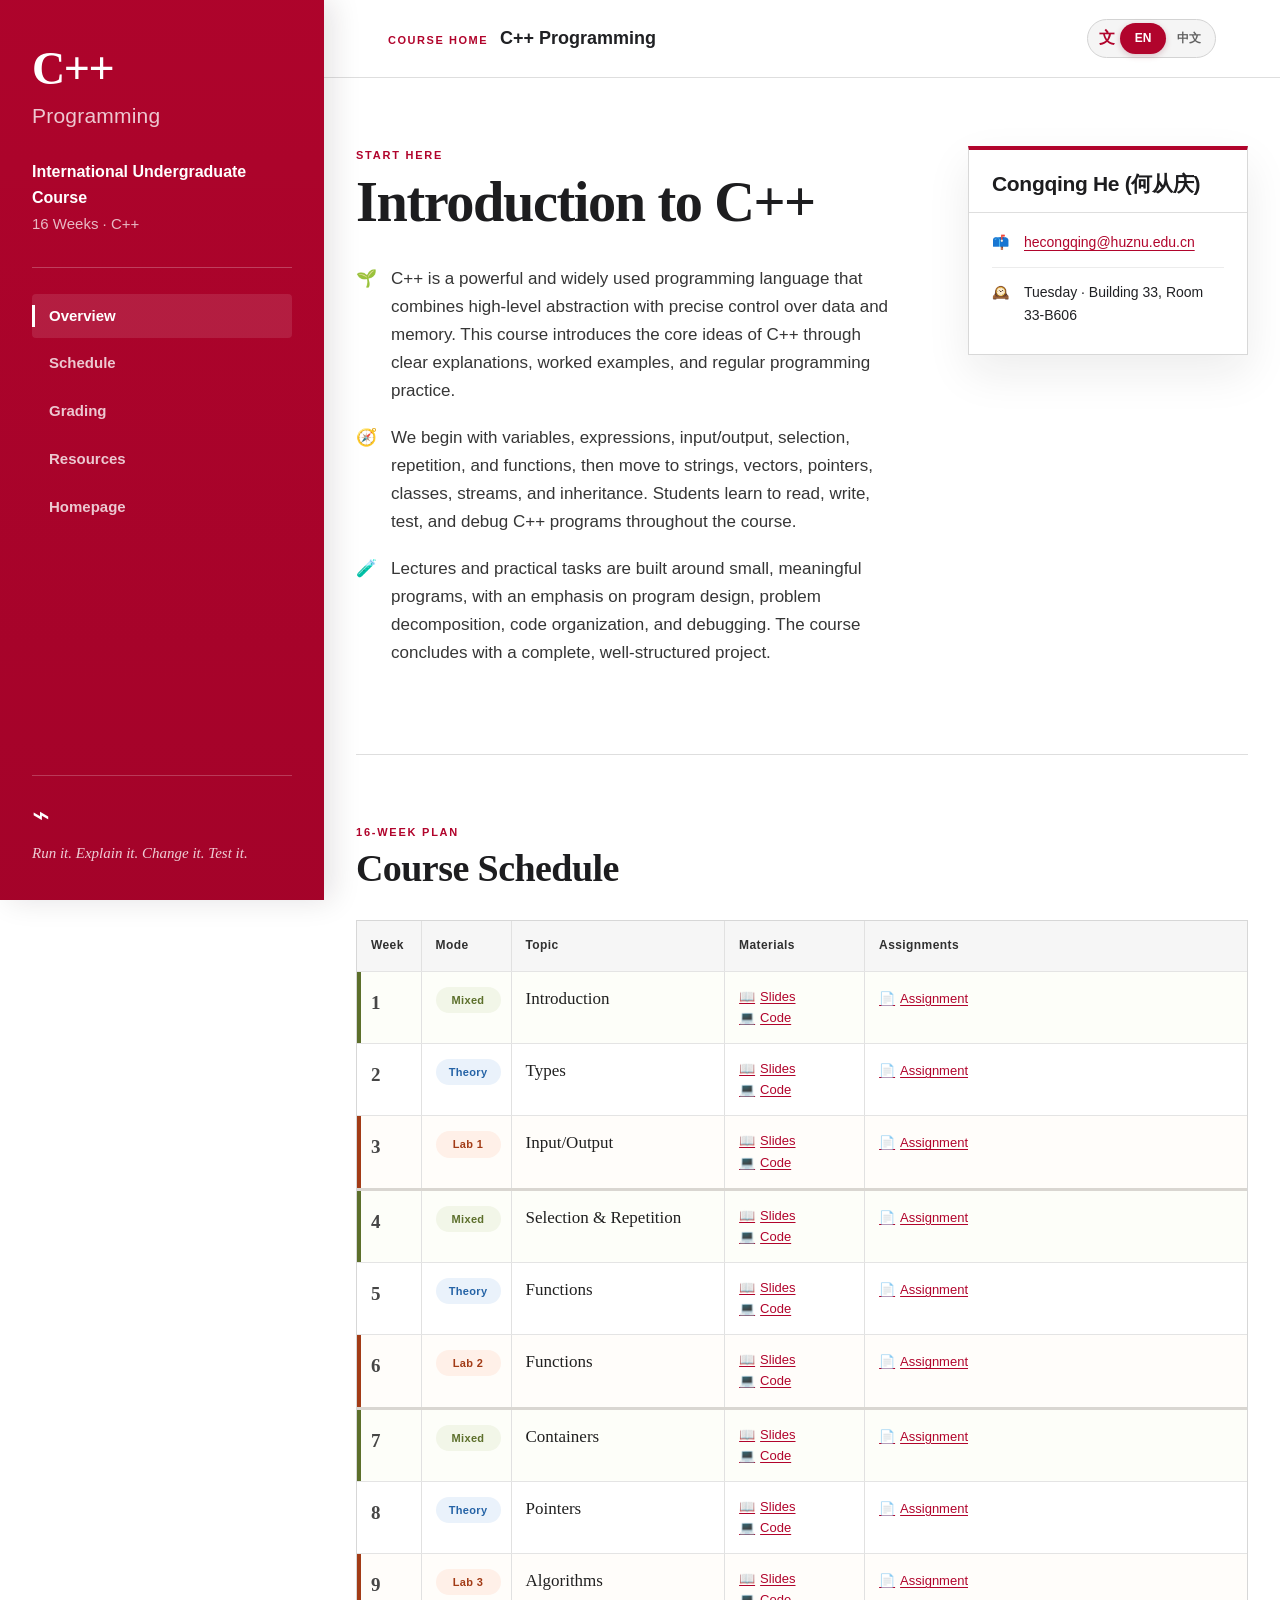
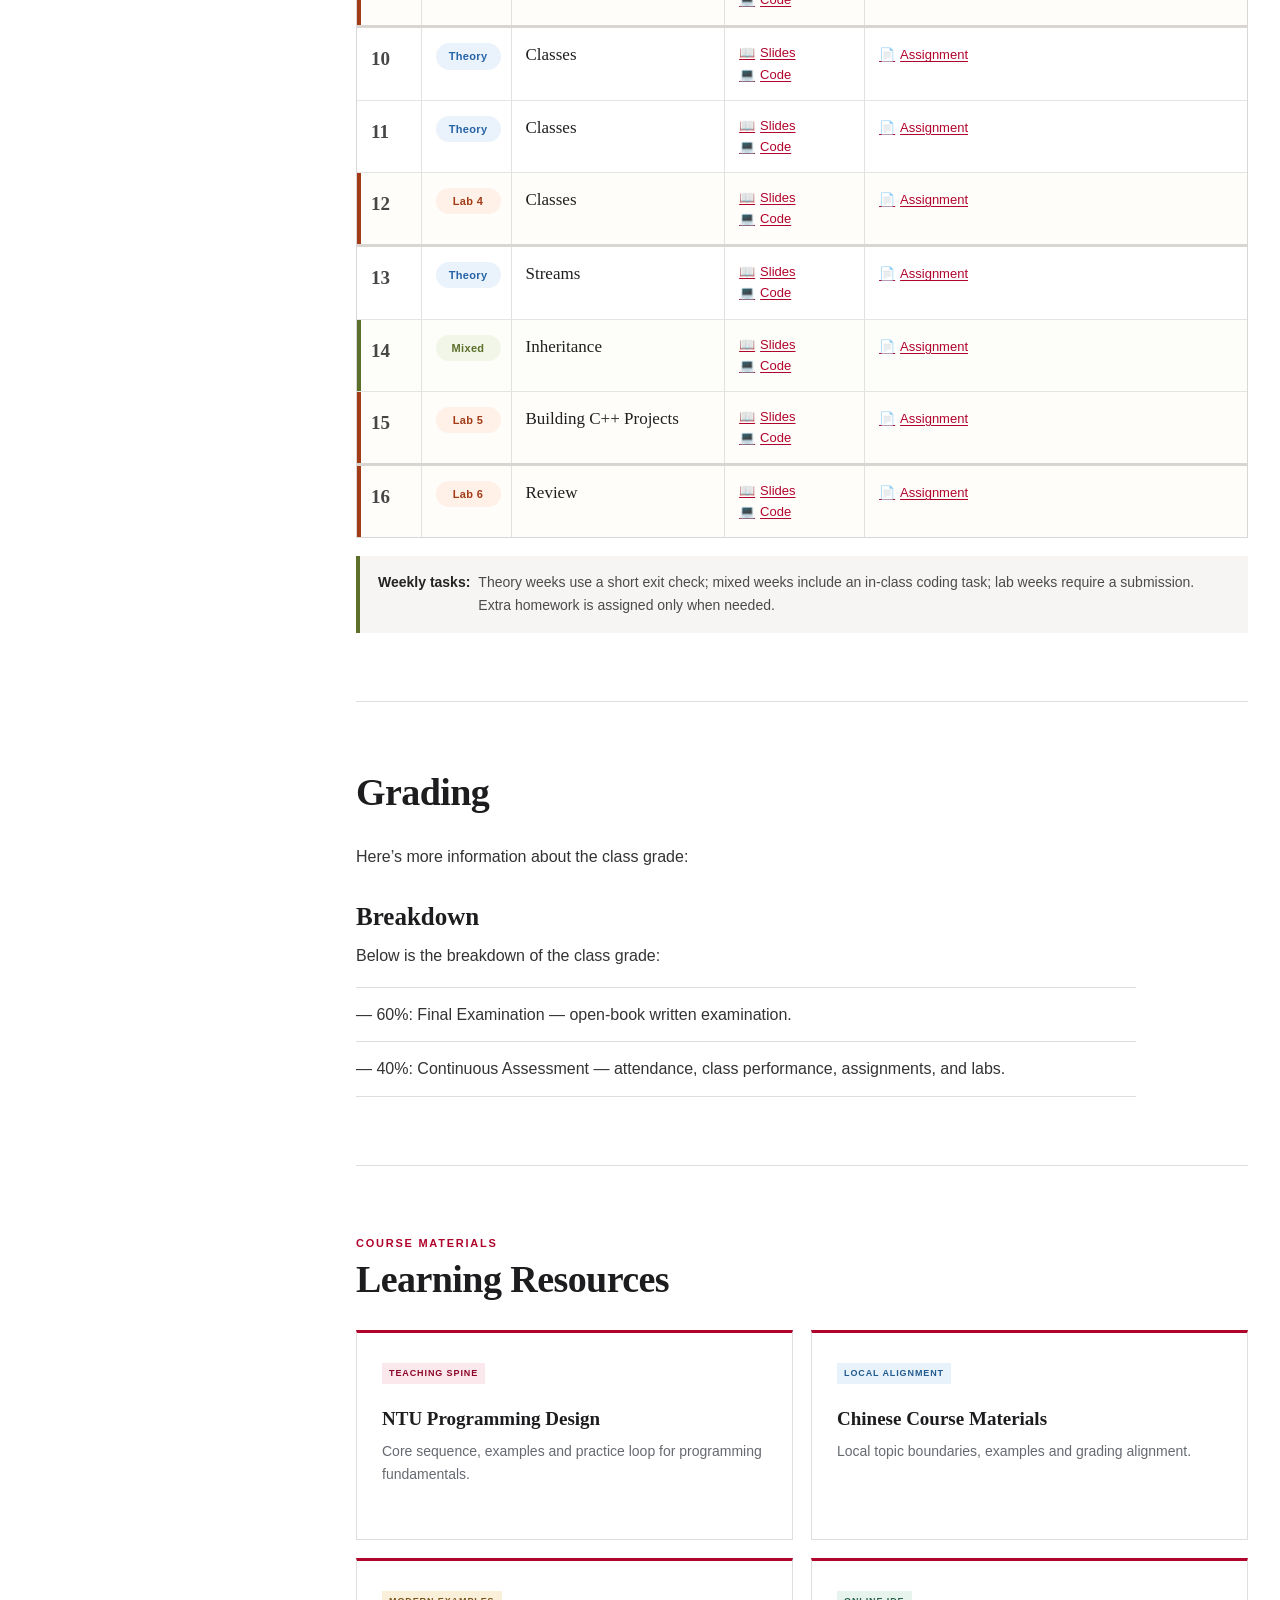
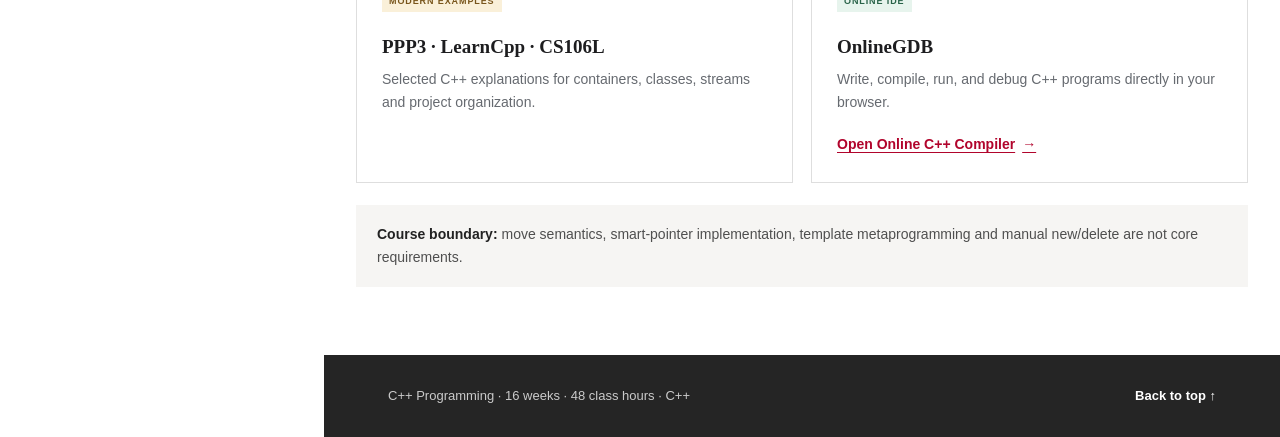
==== index.html @ 5ec70c78 "initial C++ course website" ====
<!doctype html>
<html lang="en">
  <head>
    <meta charset="UTF-8" />
    <meta name="viewport" content="width=device-width, initial-scale=1.0" />
    <meta
      name="description"
      content="C++ Programming course website for international undergraduate students."
    />
    <title>C++ Programming</title>
    <link rel="stylesheet" href="styles.css?v=20260902-9" />
    <script src="script.js?v=20260828-2" defer></script>
  </head>
  <body>
    <a class="skip-link" href="#main-content" data-en="Skip to content" data-zh="跳到主要内容">Skip to content</a>

    <aside class="course-sidebar" aria-label="Course navigation">
      <div class="brand-block">
        <a class="course-code" href="#overview" aria-label="C++ Programming home">C++</a>
        <p class="course-name">Programming</p>
        <p class="course-meta" data-en="International Undergraduate Course" data-zh="留学生本科课程">
          International Undergraduate Course
        </p>
        <p class="course-term" data-en="16 Weeks · C++" data-zh="16周 · C++">16 Weeks · C++</p>
      </div>

      <nav class="sidebar-nav" aria-label="Primary navigation">
        <a href="#overview" class="active" data-en="Overview" data-zh="课程概览">Overview</a>
        <a href="#schedule" data-en="Schedule" data-zh="教学进度">Schedule</a>
        <a href="#grading" data-en="Grading" data-zh="课程评分">Grading</a>
        <a href="#resources" data-en="Resources" data-zh="课程资源">Resources</a>
        <a href="https://hecongqing.github.io/" data-en="Homepage" data-zh="个人主页">Homepage</a>
      </nav>

      <div class="sidebar-note">
        <span class="note-icon" aria-hidden="true">⌁</span>
        <p data-en="Run it. Explain it. Change it. Test it." data-zh="能运行、能解释、能修改、能测试。">
          Run it. Explain it. Change it. Test it.
        </p>
      </div>
    </aside>

    <main id="main-content" class="page-shell">
      <header class="topbar">
        <div class="topbar-title">
          <span class="eyebrow" data-en="COURSE HOME" data-zh="课程主页">COURSE HOME</span>
          <strong data-en="C++ Programming" data-zh="C++程序设计">C++ Programming</strong>
        </div>

        <div class="language-switch" role="group" aria-label="Language switch">
          <span class="language-icon" aria-hidden="true">文</span>
          <button class="language-option active" type="button" data-lang-option="en" aria-pressed="true">EN</button>
          <button class="language-option" type="button" data-lang-option="zh" aria-pressed="false">中文</button>
        </div>
      </header>

      <div class="content-wrap">
        <section id="overview" class="section anchor-section">
          <div class="section-grid intro-grid">
            <div>
              <div class="section-heading">
                <p class="section-kicker" data-en="START HERE" data-zh="从这里开始">START HERE</p>
                <h1 data-en="Introduction to C++" data-zh="C++简介">Introduction to C++</h1>
              </div>

              <div class="intro-copy">
                <p>
                  <span aria-hidden="true">🌱</span>
                  <span
                    data-en="C++ is a powerful and widely used programming language that combines high-level abstraction with precise control over data and memory. This course introduces the core ideas of C++ through clear explanations, worked examples, and regular programming practice."
                    data-zh="C++是一门功能强大且应用广泛的程序设计语言，既支持高层抽象，也能对数据与内存进行精确控制。本课程通过清晰讲解、示例分析和持续编程练习，系统介绍C++的核心内容。"
                  >C++ is a powerful and widely used programming language that combines high-level abstraction with precise control over data and memory. This course introduces the core ideas of C++ through clear explanations, worked examples, and regular programming practice.</span>
                </p>
                <p>
                  <span aria-hidden="true">🧭</span>
                  <span
                    data-en="We begin with variables, expressions, input/output, selection, repetition, and functions, then move to strings, vectors, pointers, classes, streams, and inheritance. Students learn to read, write, test, and debug C++ programs throughout the course."
                    data-zh="课程从变量、表达式、输入输出、选择、循环和函数开始，逐步进入字符串、向量、指针、类、流与继承，并贯穿训练学生阅读、编写、测试和调试C++程序的能力。"
                  >We begin with variables, expressions, input/output, selection, repetition, and functions, then move to strings, vectors, pointers, classes, streams, and inheritance. Students learn to read, write, test, and debug C++ programs throughout the course.</span>
                </p>
                <p>
                  <span aria-hidden="true">🧪</span>
                  <span
                    data-en="Lectures and practical tasks are built around small, meaningful programs, with an emphasis on program design, problem decomposition, code organization, and debugging. The course concludes with a complete, well-structured project."
                    data-zh="课堂讲授与实践任务围绕有实际意义的小型程序展开，重点培养程序设计、问题分解、代码组织和调试能力，并最终完成一个结构清楚的综合项目。"
                  >Lectures and practical tasks are built around small, meaningful programs, with an emphasis on program design, problem decomposition, code organization, and debugging. The course concludes with a complete, well-structured project.</span>
                </p>
              </div>
            </div>

            <aside class="course-info-card" aria-labelledby="instructor-name">
              <h2 id="instructor-name">Congqing He (何从庆)</h2>
              <ul class="instructor-details">
                <li>
                  <span aria-hidden="true">📫</span>
                  <a href="mailto:hecongqing@huznu.edu.cn">hecongqing@huznu.edu.cn</a>
                </li>
                <li>
                  <span aria-hidden="true">🕰️</span>
                  <span data-en="Tuesday · Building 33, Room 33-B606" data-zh="星期二 · 33号楼33-B606">Tuesday · Building 33, Room 33-B606</span>
                </li>
              </ul>
            </aside>
          </div>

        </section>

        <section id="schedule" class="section anchor-section">
          <div class="section-heading schedule-heading">
            <p class="section-kicker" data-en="16-WEEK PLAN" data-zh="16周计划">16-WEEK PLAN</p>
            <h2 data-en="Course Schedule" data-zh="课程教学进度">Course Schedule</h2>
          </div>

          <div class="schedule-table-wrap">
            <table class="schedule-table">
              <thead>
                <tr>
                  <th scope="col" data-en="Week" data-zh="周次">Week</th>
                  <th scope="col" data-en="Mode" data-zh="类型">Mode</th>
                  <th scope="col" data-en="Topic" data-zh="题目">Topic</th>
                  <th scope="col" data-en="Materials" data-zh="材料">Materials</th>
                  <th scope="col" data-en="Assignments" data-zh="作业">Assignments</th>
                </tr>
              </thead>
              <tbody>
                <tr class="mixed-row">
                  <td data-label="Week" data-label-en="Week" data-label-zh="周次"><span class="week-number">1</span></td>
                  <td data-label="Mode" data-label-en="Mode" data-label-zh="类型"><span class="mode-badge mixed" data-en="Mixed" data-zh="混合">Mixed</span></td>
                  <td data-label="Topic" data-label-en="Topic" data-label-zh="题目">
                    <strong data-en="Introduction" data-zh="简介">Introduction</strong>
                  </td>
                  <td data-label="Materials" data-label-en="Materials" data-label-zh="材料">
                    <div class="lecture-links">
                      <a href="materials/assignments/mock.html?week=01&amp;kind=slides" target="_blank" rel="noopener"><span aria-hidden="true">📖</span><span data-en="Slides" data-zh="课件">Slides</span></a>
                      <a href="materials/assignments/mock.html?week=01&amp;kind=code" target="_blank" rel="noopener"><span aria-hidden="true">💻</span><span data-en="Code" data-zh="代码">Code</span></a>
                    </div>
                  </td>
                  <td data-label="Assignments" data-label-en="Assignments" data-label-zh="作业">
                    <a class="assignment-document" href="materials/assignments/mock.html?week=01" target="_blank" rel="noopener"><span aria-hidden="true">📄</span><span data-en="Assignment" data-zh="作业">Assignment</span></a>
                  </td>
                </tr>
                <tr class="theory-row">
                  <td data-label="Week" data-label-en="Week" data-label-zh="周次"><span class="week-number">2</span></td>
                  <td data-label="Mode" data-label-en="Mode" data-label-zh="类型"><span class="mode-badge theory" data-en="Theory" data-zh="理论">Theory</span></td>
                  <td data-label="Topic" data-label-en="Topic" data-label-zh="题目">
                    <strong data-en="Types" data-zh="类型">Types</strong>
                  </td>
                  <td data-label="Materials" data-label-en="Materials" data-label-zh="材料">
                    <div class="lecture-links">
                      <a href="materials/assignments/mock.html?week=02&amp;kind=slides" target="_blank" rel="noopener"><span aria-hidden="true">📖</span><span data-en="Slides" data-zh="课件">Slides</span></a>
                      <a href="materials/assignments/mock.html?week=02&amp;kind=code" target="_blank" rel="noopener"><span aria-hidden="true">💻</span><span data-en="Code" data-zh="代码">Code</span></a>
                    </div>
                  </td>
                  <td data-label="Assignments" data-label-en="Assignments" data-label-zh="作业">
                    <a class="assignment-document" href="materials/assignments/mock.html?week=02" target="_blank" rel="noopener"><span aria-hidden="true">📄</span><span data-en="Assignment" data-zh="作业">Assignment</span></a>
                  </td>
                </tr>
                <tr class="lab-row cycle-end">
                  <td data-label="Week" data-label-en="Week" data-label-zh="周次"><span class="week-number">3</span></td>
                  <td data-label="Mode" data-label-en="Mode" data-label-zh="类型"><span class="mode-badge lab" data-en="Lab 1" data-zh="实践一">Lab 1</span></td>
                  <td data-label="Topic" data-label-en="Topic" data-label-zh="题目">
                    <strong data-en="Input/Output" data-zh="输入输出">Input/Output</strong>
                  </td>
                  <td data-label="Materials" data-label-en="Materials" data-label-zh="材料">
                    <div class="lecture-links">
                      <a href="materials/assignments/mock.html?week=03&amp;kind=slides" target="_blank" rel="noopener"><span aria-hidden="true">📖</span><span data-en="Slides" data-zh="课件">Slides</span></a>
                      <a href="materials/assignments/mock.html?week=03&amp;kind=code" target="_blank" rel="noopener"><span aria-hidden="true">💻</span><span data-en="Code" data-zh="代码">Code</span></a>
                    </div>
                  </td>
                  <td data-label="Assignments" data-label-en="Assignments" data-label-zh="作业">
                    <a class="assignment-document" href="materials/assignments/mock.html?week=03" target="_blank" rel="noopener"><span aria-hidden="true">📄</span><span data-en="Assignment" data-zh="作业">Assignment</span></a>
                  </td>
                </tr>

                <tr class="mixed-row">
                  <td data-label="Week" data-label-en="Week" data-label-zh="周次"><span class="week-number">4</span></td>
                  <td data-label="Mode" data-label-en="Mode" data-label-zh="类型"><span class="mode-badge mixed" data-en="Mixed" data-zh="混合">Mixed</span></td>
                  <td data-label="Topic" data-label-en="Topic" data-label-zh="题目">
                    <strong data-en="Selection & Repetition" data-zh="选择与循环">Selection &amp; Repetition</strong>
                  </td>
                  <td data-label="Materials" data-label-en="Materials" data-label-zh="材料">
                    <div class="lecture-links">
                      <a href="materials/assignments/mock.html?week=04&amp;kind=slides" target="_blank" rel="noopener"><span aria-hidden="true">📖</span><span data-en="Slides" data-zh="课件">Slides</span></a>
                      <a href="materials/assignments/mock.html?week=04&amp;kind=code" target="_blank" rel="noopener"><span aria-hidden="true">💻</span><span data-en="Code" data-zh="代码">Code</span></a>
                    </div>
                  </td>
                  <td data-label="Assignments" data-label-en="Assignments" data-label-zh="作业">
                    <a class="assignment-document" href="materials/assignments/mock.html?week=04" target="_blank" rel="noopener"><span aria-hidden="true">📄</span><span data-en="Assignment" data-zh="作业">Assignment</span></a>
                  </td>
                </tr>
                <tr class="theory-row">
                  <td data-label="Week" data-label-en="Week" data-label-zh="周次"><span class="week-number">5</span></td>
                  <td data-label="Mode" data-label-en="Mode" data-label-zh="类型"><span class="mode-badge theory" data-en="Theory" data-zh="理论">Theory</span></td>
                  <td data-label="Topic" data-label-en="Topic" data-label-zh="题目">
                    <strong data-en="Functions" data-zh="函数">Functions</strong>
                  </td>
                  <td data-label="Materials" data-label-en="Materials" data-label-zh="材料">
                    <div class="lecture-links">
                      <a href="materials/assignments/mock.html?week=05&amp;kind=slides" target="_blank" rel="noopener"><span aria-hidden="true">📖</span><span data-en="Slides" data-zh="课件">Slides</span></a>
                      <a href="materials/assignments/mock.html?week=05&amp;kind=code" target="_blank" rel="noopener"><span aria-hidden="true">💻</span><span data-en="Code" data-zh="代码">Code</span></a>
                    </div>
                  </td>
                  <td data-label="Assignments" data-label-en="Assignments" data-label-zh="作业">
                    <a class="assignment-document" href="materials/assignments/mock.html?week=05" target="_blank" rel="noopener"><span aria-hidden="true">📄</span><span data-en="Assignment" data-zh="作业">Assignment</span></a>
                  </td>
                </tr>
                <tr class="lab-row cycle-end">
                  <td data-label="Week" data-label-en="Week" data-label-zh="周次"><span class="week-number">6</span></td>
                  <td data-label="Mode" data-label-en="Mode" data-label-zh="类型"><span class="mode-badge lab" data-en="Lab 2" data-zh="实践二">Lab 2</span></td>
                  <td data-label="Topic" data-label-en="Topic" data-label-zh="题目">
                    <strong data-en="Functions" data-zh="函数">Functions</strong>
                  </td>
                  <td data-label="Materials" data-label-en="Materials" data-label-zh="材料">
                    <div class="lecture-links">
                      <a href="materials/assignments/mock.html?week=06&amp;kind=slides" target="_blank" rel="noopener"><span aria-hidden="true">📖</span><span data-en="Slides" data-zh="课件">Slides</span></a>
                      <a href="materials/assignments/mock.html?week=06&amp;kind=code" target="_blank" rel="noopener"><span aria-hidden="true">💻</span><span data-en="Code" data-zh="代码">Code</span></a>
                    </div>
                  </td>
                  <td data-label="Assignments" data-label-en="Assignments" data-label-zh="作业">
                    <a class="assignment-document" href="materials/assignments/mock.html?week=06" target="_blank" rel="noopener"><span aria-hidden="true">📄</span><span data-en="Assignment" data-zh="作业">Assignment</span></a>
                  </td>
                </tr>

                <tr class="mixed-row">
                  <td data-label="Week" data-label-en="Week" data-label-zh="周次"><span class="week-number">7</span></td>
                  <td data-label="Mode" data-label-en="Mode" data-label-zh="类型"><span class="mode-badge mixed" data-en="Mixed" data-zh="混合">Mixed</span></td>
                  <td data-label="Topic" data-label-en="Topic" data-label-zh="题目">
                    <strong data-en="Containers" data-zh="容器">Containers</strong>
                  </td>
                  <td data-label="Materials" data-label-en="Materials" data-label-zh="材料">
                    <div class="lecture-links">
                      <a href="materials/assignments/mock.html?week=07&amp;kind=slides" target="_blank" rel="noopener"><span aria-hidden="true">📖</span><span data-en="Slides" data-zh="课件">Slides</span></a>
                      <a href="materials/assignments/mock.html?week=07&amp;kind=code" target="_blank" rel="noopener"><span aria-hidden="true">💻</span><span data-en="Code" data-zh="代码">Code</span></a>
                    </div>
                  </td>
                  <td data-label="Assignments" data-label-en="Assignments" data-label-zh="作业">
                    <a class="assignment-document" href="materials/assignments/mock.html?week=07" target="_blank" rel="noopener"><span aria-hidden="true">📄</span><span data-en="Assignment" data-zh="作业">Assignment</span></a>
                  </td>
                </tr>
                <tr class="theory-row">
                  <td data-label="Week" data-label-en="Week" data-label-zh="周次"><span class="week-number">8</span></td>
                  <td data-label="Mode" data-label-en="Mode" data-label-zh="类型"><span class="mode-badge theory" data-en="Theory" data-zh="理论">Theory</span></td>
                  <td data-label="Topic" data-label-en="Topic" data-label-zh="题目">
                    <strong data-en="Pointers" data-zh="指针">Pointers</strong>
                  </td>
                  <td data-label="Materials" data-label-en="Materials" data-label-zh="材料">
                    <div class="lecture-links">
                      <a href="materials/assignments/mock.html?week=08&amp;kind=slides" target="_blank" rel="noopener"><span aria-hidden="true">📖</span><span data-en="Slides" data-zh="课件">Slides</span></a>
                      <a href="materials/assignments/mock.html?week=08&amp;kind=code" target="_blank" rel="noopener"><span aria-hidden="true">💻</span><span data-en="Code" data-zh="代码">Code</span></a>
                    </div>
                  </td>
                  <td data-label="Assignments" data-label-en="Assignments" data-label-zh="作业">
                    <a class="assignment-document" href="materials/assignments/mock.html?week=08" target="_blank" rel="noopener"><span aria-hidden="true">📄</span><span data-en="Assignment" data-zh="作业">Assignment</span></a>
                  </td>
                </tr>
                <tr class="lab-row cycle-end">
                  <td data-label="Week" data-label-en="Week" data-label-zh="周次"><span class="week-number">9</span></td>
                  <td data-label="Mode" data-label-en="Mode" data-label-zh="类型"><span class="mode-badge lab" data-en="Lab 3" data-zh="实践三">Lab 3</span></td>
                  <td data-label="Topic" data-label-en="Topic" data-label-zh="题目">
                    <strong data-en="Algorithms" data-zh="算法">Algorithms</strong>
                  </td>
                  <td data-label="Materials" data-label-en="Materials" data-label-zh="材料">
                    <div class="lecture-links">
                      <a href="materials/assignments/mock.html?week=09&amp;kind=slides" target="_blank" rel="noopener"><span aria-hidden="true">📖</span><span data-en="Slides" data-zh="课件">Slides</span></a>
                      <a href="materials/assignments/mock.html?week=09&amp;kind=code" target="_blank" rel="noopener"><span aria-hidden="true">💻</span><span data-en="Code" data-zh="代码">Code</span></a>
                    </div>
                  </td>
                  <td data-label="Assignments" data-label-en="Assignments" data-label-zh="作业">
                    <a class="assignment-document" href="materials/assignments/mock.html?week=09" target="_blank" rel="noopener"><span aria-hidden="true">📄</span><span data-en="Assignment" data-zh="作业">Assignment</span></a>
                  </td>
                </tr>

                <tr class="theory-row">
                  <td data-label="Week" data-label-en="Week" data-label-zh="周次"><span class="week-number">10</span></td>
                  <td data-label="Mode" data-label-en="Mode" data-label-zh="类型"><span class="mode-badge theory" data-en="Theory" data-zh="理论">Theory</span></td>
                  <td data-label="Topic" data-label-en="Topic" data-label-zh="题目">
                    <strong data-en="Classes" data-zh="类">Classes</strong>
                  </td>
                  <td data-label="Materials" data-label-en="Materials" data-label-zh="材料">
                    <div class="lecture-links">
                      <a href="materials/assignments/mock.html?week=10&amp;kind=slides" target="_blank" rel="noopener"><span aria-hidden="true">📖</span><span data-en="Slides" data-zh="课件">Slides</span></a>
                      <a href="materials/assignments/mock.html?week=10&amp;kind=code" target="_blank" rel="noopener"><span aria-hidden="true">💻</span><span data-en="Code" data-zh="代码">Code</span></a>
                    </div>
                  </td>
                  <td data-label="Assignments" data-label-en="Assignments" data-label-zh="作业">
                    <a class="assignment-document" href="materials/assignments/mock.html?week=10" target="_blank" rel="noopener"><span aria-hidden="true">📄</span><span data-en="Assignment" data-zh="作业">Assignment</span></a>
                  </td>
                </tr>
                <tr class="theory-row">
                  <td data-label="Week" data-label-en="Week" data-label-zh="周次"><span class="week-number">11</span></td>
                  <td data-label="Mode" data-label-en="Mode" data-label-zh="类型"><span class="mode-badge theory" data-en="Theory" data-zh="理论">Theory</span></td>
                  <td data-label="Topic" data-label-en="Topic" data-label-zh="题目">
                    <strong data-en="Classes" data-zh="类">Classes</strong>
                  </td>
                  <td data-label="Materials" data-label-en="Materials" data-label-zh="材料">
                    <div class="lecture-links">
                      <a href="materials/assignments/mock.html?week=11&amp;kind=slides" target="_blank" rel="noopener"><span aria-hidden="true">📖</span><span data-en="Slides" data-zh="课件">Slides</span></a>
                      <a href="materials/assignments/mock.html?week=11&amp;kind=code" target="_blank" rel="noopener"><span aria-hidden="true">💻</span><span data-en="Code" data-zh="代码">Code</span></a>
                    </div>
                  </td>
                  <td data-label="Assignments" data-label-en="Assignments" data-label-zh="作业">
                    <a class="assignment-document" href="materials/assignments/mock.html?week=11" target="_blank" rel="noopener"><span aria-hidden="true">📄</span><span data-en="Assignment" data-zh="作业">Assignment</span></a>
                  </td>
                </tr>
                <tr class="lab-row cycle-end">
                  <td data-label="Week" data-label-en="Week" data-label-zh="周次"><span class="week-number">12</span></td>
                  <td data-label="Mode" data-label-en="Mode" data-label-zh="类型"><span class="mode-badge lab" data-en="Lab 4" data-zh="实践四">Lab 4</span></td>
                  <td data-label="Topic" data-label-en="Topic" data-label-zh="题目">
                    <strong data-en="Classes" data-zh="类">Classes</strong>
                  </td>
                  <td data-label="Materials" data-label-en="Materials" data-label-zh="材料">
                    <div class="lecture-links">
                      <a href="materials/assignments/mock.html?week=12&amp;kind=slides" target="_blank" rel="noopener"><span aria-hidden="true">📖</span><span data-en="Slides" data-zh="课件">Slides</span></a>
                      <a href="materials/assignments/mock.html?week=12&amp;kind=code" target="_blank" rel="noopener"><span aria-hidden="true">💻</span><span data-en="Code" data-zh="代码">Code</span></a>
                    </div>
                  </td>
                  <td data-label="Assignments" data-label-en="Assignments" data-label-zh="作业">
                    <a class="assignment-document" href="materials/assignments/mock.html?week=12" target="_blank" rel="noopener"><span aria-hidden="true">📄</span><span data-en="Assignment" data-zh="作业">Assignment</span></a>
                  </td>
                </tr>

                <tr class="theory-row">
                  <td data-label="Week" data-label-en="Week" data-label-zh="周次"><span class="week-number">13</span></td>
                  <td data-label="Mode" data-label-en="Mode" data-label-zh="类型"><span class="mode-badge theory" data-en="Theory" data-zh="理论">Theory</span></td>
                  <td data-label="Topic" data-label-en="Topic" data-label-zh="题目">
                    <strong data-en="Streams" data-zh="流">Streams</strong>
                  </td>
                  <td data-label="Materials" data-label-en="Materials" data-label-zh="材料">
                    <div class="lecture-links">
                      <a href="materials/assignments/mock.html?week=13&amp;kind=slides" target="_blank" rel="noopener"><span aria-hidden="true">📖</span><span data-en="Slides" data-zh="课件">Slides</span></a>
                      <a href="materials/assignments/mock.html?week=13&amp;kind=code" target="_blank" rel="noopener"><span aria-hidden="true">💻</span><span data-en="Code" data-zh="代码">Code</span></a>
                    </div>
                  </td>
                  <td data-label="Assignments" data-label-en="Assignments" data-label-zh="作业">
                    <a class="assignment-document" href="materials/assignments/mock.html?week=13" target="_blank" rel="noopener"><span aria-hidden="true">📄</span><span data-en="Assignment" data-zh="作业">Assignment</span></a>
                  </td>
                </tr>
                <tr class="mixed-row">
                  <td data-label="Week" data-label-en="Week" data-label-zh="周次"><span class="week-number">14</span></td>
                  <td data-label="Mode" data-label-en="Mode" data-label-zh="类型"><span class="mode-badge mixed" data-en="Mixed" data-zh="混合">Mixed</span></td>
                  <td data-label="Topic" data-label-en="Topic" data-label-zh="题目">
                    <strong data-en="Inheritance" data-zh="继承">Inheritance</strong>
                  </td>
                  <td data-label="Materials" data-label-en="Materials" data-label-zh="材料">
                    <div class="lecture-links">
                      <a href="materials/assignments/mock.html?week=14&amp;kind=slides" target="_blank" rel="noopener"><span aria-hidden="true">📖</span><span data-en="Slides" data-zh="课件">Slides</span></a>
                      <a href="materials/assignments/mock.html?week=14&amp;kind=code" target="_blank" rel="noopener"><span aria-hidden="true">💻</span><span data-en="Code" data-zh="代码">Code</span></a>
                    </div>
                  </td>
                  <td data-label="Assignments" data-label-en="Assignments" data-label-zh="作业">
                    <a class="assignment-document" href="materials/assignments/mock.html?week=14" target="_blank" rel="noopener"><span aria-hidden="true">📄</span><span data-en="Assignment" data-zh="作业">Assignment</span></a>
                  </td>
                </tr>
                <tr class="lab-row cycle-end">
                  <td data-label="Week" data-label-en="Week" data-label-zh="周次"><span class="week-number">15</span></td>
                  <td data-label="Mode" data-label-en="Mode" data-label-zh="类型"><span class="mode-badge lab" data-en="Lab 5" data-zh="实践五">Lab 5</span></td>
                  <td data-label="Topic" data-label-en="Topic" data-label-zh="题目">
                    <strong data-en="Building C++ Projects" data-zh="C++项目构建">Building C++ Projects</strong>
                  </td>
                  <td data-label="Materials" data-label-en="Materials" data-label-zh="材料">
                    <div class="lecture-links">
                      <a href="materials/assignments/mock.html?week=15&amp;kind=slides" target="_blank" rel="noopener"><span aria-hidden="true">📖</span><span data-en="Slides" data-zh="课件">Slides</span></a>
                      <a href="materials/assignments/mock.html?week=15&amp;kind=code" target="_blank" rel="noopener"><span aria-hidden="true">💻</span><span data-en="Code" data-zh="代码">Code</span></a>
                    </div>
                  </td>
                  <td data-label="Assignments" data-label-en="Assignments" data-label-zh="作业">
                    <a class="assignment-document" href="materials/assignments/mock.html?week=15" target="_blank" rel="noopener"><span aria-hidden="true">📄</span><span data-en="Assignment" data-zh="作业">Assignment</span></a>
                  </td>
                </tr>

                <tr class="lab-row final-row">
                  <td data-label="Week" data-label-en="Week" data-label-zh="周次"><span class="week-number">16</span></td>
                  <td data-label="Mode" data-label-en="Mode" data-label-zh="类型"><span class="mode-badge lab" data-en="Lab 6" data-zh="实践六">Lab 6</span></td>
                  <td data-label="Topic" data-label-en="Topic" data-label-zh="题目">
                    <strong data-en="Review" data-zh="复习">Review</strong>
                  </td>
                  <td data-label="Materials" data-label-en="Materials" data-label-zh="材料">
                    <div class="lecture-links">
                      <a href="materials/assignments/mock.html?week=16&amp;kind=slides" target="_blank" rel="noopener"><span aria-hidden="true">📖</span><span data-en="Slides" data-zh="课件">Slides</span></a>
                      <a href="materials/assignments/mock.html?week=16&amp;kind=code" target="_blank" rel="noopener"><span aria-hidden="true">💻</span><span data-en="Code" data-zh="代码">Code</span></a>
                    </div>
                  </td>
                  <td data-label="Assignments" data-label-en="Assignments" data-label-zh="作业">
                    <a class="assignment-document" href="materials/assignments/mock.html?week=16" target="_blank" rel="noopener"><span aria-hidden="true">📄</span><span data-en="Assignment" data-zh="作业">Assignment</span></a>
                  </td>
                </tr>
              </tbody>
            </table>
          </div>
          <div class="schedule-note">
            <strong data-en="Weekly tasks:" data-zh="每周任务：">Weekly tasks:</strong>
            <span
              data-en="Theory weeks use a short exit check; mixed weeks include an in-class coding task; lab weeks require a submission. Extra homework is assigned only when needed."
              data-zh="理论周安排简短出口题；混合周完成当堂编程任务；实践周提交实验成果。仅在需要巩固时另外布置课后作业。"
            >Theory weeks use a short exit check; mixed weeks include an in-class coding task; lab weeks require a submission. Extra homework is assigned only when needed.</span>
          </div>
        </section>

        <section id="grading" class="section anchor-section">
          <div class="section-heading">
            <h2 data-en="Grading" data-zh="课程评分">Grading</h2>
          </div>
          <div class="grading-content">
            <p data-en="Here’s more information about the class grade:" data-zh="以下是本课程成绩的详细说明：">Here’s more information about the class grade:</p>
            <h3 data-en="Breakdown" data-zh="成绩构成">Breakdown</h3>
            <p data-en="Below is the breakdown of the class grade:" data-zh="下面是课程总评的构成：">Below is the breakdown of the class grade:</p>
            <ul class="grading-breakdown">
              <li data-en="— 60%: Final Examination — open-book written examination." data-zh="— 60%：期末开卷考试——笔试。">— 60%: Final Examination — open-book written examination.</li>
              <li data-en="— 40%: Continuous Assessment — attendance, class performance, assignments, and labs." data-zh="— 40%：平时成绩——出勤、课堂表现、作业和实验。">— 40%: Continuous Assessment — attendance, class performance, assignments, and labs.</li>
            </ul>
          </div>
        </section>

        <section id="resources" class="section anchor-section resources-section">
          <div class="section-heading">
            <p class="section-kicker" data-en="COURSE MATERIALS" data-zh="课程材料">COURSE MATERIALS</p>
            <h2 data-en="Learning Resources" data-zh="学习资源">Learning Resources</h2>
          </div>
          <div class="resource-grid">
            <article>
              <span class="resource-tag primary" data-en="TEACHING SPINE" data-zh="教学主线">TEACHING SPINE</span>
              <h3>NTU Programming Design</h3>
              <p data-en="Core sequence, examples and practice loop for programming fundamentals." data-zh="提供程序设计基础的核心顺序、例题和练习闭环。">Core sequence, examples and practice loop for programming fundamentals.</p>
            </article>
            <article>
              <span class="resource-tag local" data-en="LOCAL ALIGNMENT" data-zh="本校衔接">LOCAL ALIGNMENT</span>
              <h3 data-en="Chinese Course Materials" data-zh="本校中文版课程">Chinese Course Materials</h3>
              <p data-en="Local topic boundaries, examples and grading alignment." data-zh="提供本校课程内容边界、案例和评分衔接。">Local topic boundaries, examples and grading alignment.</p>
            </article>
            <article>
              <span class="resource-tag modern" data-en="MODERN EXAMPLES" data-zh="现代示例">MODERN EXAMPLES</span>
              <h3>PPP3 · LearnCpp · CS106L</h3>
              <p data-en="Selected C++ explanations for containers, classes, streams and project organization." data-zh="精选关于C++容器、类、流和项目组织的讲解。">Selected C++ explanations for containers, classes, streams and project organization.</p>
            </article>
            <article>
              <span class="resource-tag tool" data-en="ONLINE IDE" data-zh="在线编程">ONLINE IDE</span>
              <h3>OnlineGDB</h3>
              <p data-en="Write, compile, run, and debug C++ programs directly in your browser." data-zh="无需安装软件，直接在浏览器中编写、编译、运行和调试C++程序。">Write, compile, run, and debug C++ programs directly in your browser.</p>
              <a class="resource-link" href="https://www.onlinegdb.com/online_c++_compiler" target="_blank" rel="noopener">
                <span data-en="Open Online C++ Compiler" data-zh="打开在线C++编译器">Open Online C++ Compiler</span>
                <span aria-hidden="true">→</span>
              </a>
            </article>
          </div>
          <div class="scope-note">
            <strong data-en="Course boundary:" data-zh="课程边界：">Course boundary:</strong>
            <span
              data-en="move semantics, smart-pointer implementation, template metaprogramming and manual new/delete are not core requirements."
              data-zh="移动语义、智能指针实现、模板元编程以及手工new/delete不属于本课程核心要求。"
            >move semantics, smart-pointer implementation, template metaprogramming and manual new/delete are not core requirements.</span>
          </div>
        </section>
      </div>

      <footer>
        <p data-en="C++ Programming · 16 weeks · 48 class hours · C++" data-zh="C++程序设计 · 16周 · 48学时 · C++">
          C++ Programming · 16 weeks · 48 class hours · C++
        </p>
        <a href="#overview" data-en="Back to top ↑" data-zh="返回顶部 ↑">Back to top ↑</a>
      </footer>
    </main>
  </body>
</html>
---- styles.css ----
:root {
  --stanford-red: #b1042c;
  --stanford-red-dark: #870024;
  --ink: #202124;
  --muted: #666a70;
  --line: #dedede;
  --paper: #ffffff;
  --soft: #f6f5f3;
  --theory: #2563a6;
  --theory-soft: #eaf2fb;
  --mixed: #5c6f2b;
  --mixed-soft: #f2f6e8;
  --lab: #a23b16;
  --lab-soft: #fff0e8;
  --sidebar-width: 324px;
  --shadow: 0 18px 42px rgba(30, 30, 30, 0.08);
}

* {
  box-sizing: border-box;
}

html {
  scroll-behavior: smooth;
  scroll-padding-top: 92px;
}

body {
  margin: 0;
  color: var(--ink);
  background: var(--paper);
  font-family: "Avenir Next", Avenir, "Segoe UI", "PingFang SC", "Microsoft YaHei", sans-serif;
  font-size: 16px;
  line-height: 1.65;
}

a {
  color: inherit;
}

.skip-link {
  position: fixed;
  left: 16px;
  top: -60px;
  z-index: 100;
  padding: 10px 14px;
  color: #fff;
  background: #111;
  border-radius: 4px;
  transition: top 0.2s ease;
}

.skip-link:focus {
  top: 12px;
}

.course-sidebar {
  position: fixed;
  inset: 0 auto 0 0;
  z-index: 20;
  width: var(--sidebar-width);
  min-height: 100vh;
  padding: 46px 32px 34px;
  color: #fff;
  background:
    linear-gradient(180deg, rgba(135, 0, 36, 0.08), rgba(135, 0, 36, 0.3)),
    var(--stanford-red);
  box-shadow: 8px 0 28px rgba(37, 20, 24, 0.12);
  display: flex;
  flex-direction: column;
}

.brand-block {
  padding-bottom: 30px;
  border-bottom: 1px solid rgba(255, 255, 255, 0.24);
}

.course-code {
  display: inline-block;
  color: #fff;
  font-family: Georgia, "Times New Roman", serif;
  font-size: 46px;
  font-weight: 700;
  line-height: 1;
  letter-spacing: -1.5px;
  text-decoration: none;
}

.course-name {
  margin: 7px 0 25px;
  color: rgba(255, 255, 255, 0.78);
  font-size: 21px;
  letter-spacing: 0.01em;
}

.course-meta,
.course-term {
  margin: 0;
}

.course-meta {
  font-size: 16px;
  font-weight: 600;
}

.course-term {
  color: rgba(255, 255, 255, 0.72);
  font-size: 15px;
}

.sidebar-nav {
  display: grid;
  gap: 3px;
  margin-top: 26px;
}

.sidebar-nav a {
  position: relative;
  padding: 10px 12px 10px 17px;
  color: rgba(255, 255, 255, 0.78);
  font-size: 15px;
  font-weight: 600;
  text-decoration: none;
  border-radius: 4px;
  transition: color 0.2s ease, background 0.2s ease;
}

.sidebar-nav a::before {
  position: absolute;
  left: 0;
  top: 50%;
  width: 3px;
  height: 0;
  content: "";
  background: #fff;
  transform: translateY(-50%);
  transition: height 0.2s ease;
}

.sidebar-nav a:hover,
.sidebar-nav a:focus-visible,
.sidebar-nav a.active {
  color: #fff;
  background: rgba(255, 255, 255, 0.1);
}

.sidebar-nav a.active::before {
  height: 22px;
}

.sidebar-note {
  margin-top: auto;
  padding-top: 24px;
  border-top: 1px solid rgba(255, 255, 255, 0.22);
}

.sidebar-note .note-icon {
  font-size: 30px;
  line-height: 1;
}

.sidebar-note p {
  margin: 8px 0 0;
  color: rgba(255, 255, 255, 0.8);
  font-family: Georgia, "Times New Roman", serif;
  font-size: 15px;
  font-style: italic;
}

.page-shell {
  min-height: 100vh;
  margin-left: var(--sidebar-width);
}

.topbar {
  position: sticky;
  top: 0;
  z-index: 15;
  height: 78px;
  padding: 0 clamp(28px, 5vw, 72px);
  display: flex;
  align-items: center;
  justify-content: space-between;
  gap: 20px;
  background: rgba(255, 255, 255, 0.96);
  border-bottom: 1px solid var(--line);
  backdrop-filter: blur(12px);
}

.topbar-title {
  display: flex;
  align-items: baseline;
  gap: 12px;
}

.topbar-title .eyebrow {
  color: var(--stanford-red);
  font-size: 11px;
  font-weight: 800;
  letter-spacing: 0.14em;
}

.topbar-title strong {
  font-size: 18px;
}

.language-switch {
  display: inline-flex;
  align-items: center;
  height: 39px;
  padding: 3px;
  border: 1px solid #d3d3d3;
  border-radius: 999px;
  background: #f5f5f5;
}

.language-icon {
  margin: 0 5px 0 8px;
  color: var(--stanford-red);
  font-family: Georgia, "Times New Roman", serif;
  font-weight: 700;
}

.language-option {
  height: 31px;
  min-width: 46px;
  padding: 0 10px;
  color: #616161;
  background: transparent;
  border: 0;
  border-radius: 999px;
  font: inherit;
  font-size: 12px;
  font-weight: 800;
  cursor: pointer;
}

.language-option:hover,
.language-option:focus-visible {
  color: var(--stanford-red);
}

.language-option.active {
  color: #fff;
  background: var(--stanford-red);
  box-shadow: 0 2px 6px rgba(120, 0, 30, 0.22);
}

.content-wrap {
  width: min(1180px, calc(100% - 64px));
  margin: 0 auto;
}

.section {
  padding: 68px 0;
  border-bottom: 1px solid var(--line);
}

.section-grid {
  display: grid;
  grid-template-columns: minmax(0, 1.75fr) minmax(280px, 0.75fr);
  gap: clamp(42px, 6vw, 82px);
}

.section-heading {
  margin-bottom: 28px;
}

.section-heading.compact {
  margin-bottom: 22px;
}

.section-kicker {
  margin: 0 0 5px;
  color: var(--stanford-red);
  font-size: 11px;
  font-weight: 800;
  letter-spacing: 0.16em;
}

h1,
h2,
h3,
p {
  overflow-wrap: anywhere;
}

h1,
h2,
h3 {
  color: #1d1d1f;
}

h1,
h2 {
  margin: 0;
  font-family: Georgia, "Times New Roman", "Songti SC", serif;
  line-height: 1.2;
}

h1 {
  font-size: clamp(36px, 4.4vw, 57px);
  letter-spacing: -0.025em;
}

h2 {
  font-size: clamp(27px, 3vw, 38px);
  letter-spacing: -0.015em;
}

h3 {
  margin: 0;
  line-height: 1.35;
}

.intro-copy {
  max-width: 760px;
}

.intro-copy p {
  display: grid;
  grid-template-columns: 28px 1fr;
  gap: 7px;
  margin: 0 0 19px;
  color: #363636;
  font-size: 17px;
}

.course-info-card {
  align-self: start;
  overflow: hidden;
  border: 1px solid #d8d8d8;
  border-top: 4px solid var(--stanford-red);
  background: #fff;
  box-shadow: var(--shadow);
}

.course-info-card h2 {
  padding: 21px 23px 16px;
  font-family: inherit;
  font-size: 21px;
  border-bottom: 1px solid var(--line);
}

.instructor-details {
  display: grid;
  gap: 0;
  margin: 0;
  padding: 5px 23px 14px;
  list-style: none;
}

.instructor-details li {
  display: grid;
  grid-template-columns: 24px minmax(0, 1fr);
  gap: 8px;
  padding: 13px 0;
  border-bottom: 1px solid #ececec;
  font-size: 14px;
}

.instructor-details li:last-child {
  border-bottom: 0;
}

.instructor-details a {
  color: var(--stanford-red);
  overflow-wrap: anywhere;
  text-underline-offset: 3px;
}

.instructor-details a:hover,
.instructor-details a:focus-visible {
  color: var(--stanford-red-dark);
}

.schedule-table-wrap {
  overflow-x: auto;
  border: 1px solid #d7d7d7;
}

.schedule-table {
  width: 100%;
  min-width: 820px;
  border-collapse: collapse;
  table-layout: fixed;
}

.schedule-table th,
.schedule-table td {
  padding: 15px 14px;
  text-align: left;
  vertical-align: top;
  border-right: 1px solid #e1e1e1;
  border-bottom: 1px solid #e4e4e4;
}

.schedule-table th:last-child,
.schedule-table td:last-child {
  border-right: 0;
}

.schedule-table tr:last-child td {
  border-bottom: 0;
}

.schedule-table th {
  color: #303030;
  background: #f6f6f6;
  font-size: 12px;
  letter-spacing: 0.035em;
}

.schedule-table th:nth-child(1) {
  width: 64px;
}

.schedule-table th:nth-child(2) {
  width: 90px;
}

.schedule-table th:nth-child(3) {
  width: 24%;
}

.schedule-table th:nth-child(4) {
  width: 140px;
}

.schedule-table th:nth-child(5) {
  width: auto;
}

.schedule-table td {
  color: #464646;
  font-size: 14px;
}

.schedule-table td strong {
  display: block;
  color: #202020;
  font-family: Georgia, "Times New Roman", "Songti SC", serif;
  font-size: 17px;
  font-weight: 500;
  line-height: 1.4;
}

.schedule-table td p {
  margin: 5px 0 0;
  color: var(--muted);
  font-size: 13px;
  line-height: 1.5;
}

.lecture-links {
  display: flex;
  flex-direction: column;
  align-items: flex-start;
  gap: 1px;
  margin-top: 0;
}

.schedule-table td:nth-child(5) {
  color: #383838;
}

.assignment-document {
  display: inline-flex;
  align-items: center;
  gap: 5px;
  margin-top: 0;
  color: var(--stanford-red);
  font-size: 13px;
  line-height: 1.55;
  text-decoration-thickness: 1px;
  text-underline-offset: 2px;
}

.assignment-document:hover,
.assignment-document:focus-visible {
  color: var(--stanford-red-dark);
}

.lecture-links a {
  display: inline-flex;
  align-items: center;
  gap: 5px;
  color: var(--stanford-red);
  font-size: 13px;
  line-height: 1.55;
  text-decoration-thickness: 1px;
  text-underline-offset: 2px;
}

.lecture-links a:hover,
.lecture-links a:focus-visible {
  color: var(--stanford-red-dark);
}

.week-number {
  font-family: Georgia, "Times New Roman", serif;
  font-size: 19px;
  font-weight: 700;
}

.mode-badge {
  display: inline-block;
  min-width: 65px;
  padding: 4px 8px;
  text-align: center;
  border-radius: 999px;
  font-size: 11px;
  font-weight: 800;
  letter-spacing: 0.03em;
}

.mode-badge.theory {
  color: var(--theory);
  background: var(--theory-soft);
}

.mode-badge.mixed {
  color: var(--mixed);
  background: var(--mixed-soft);
}

.mode-badge.lab {
  color: var(--lab);
  background: var(--lab-soft);
}

.mixed-row td:first-child {
  box-shadow: inset 4px 0 0 var(--mixed);
}

.mixed-row {
  background: #fdfef9;
}

.lab-row td:first-child {
  box-shadow: inset 4px 0 0 var(--lab);
}

.lab-row {
  background: #fffdfa;
}

.cycle-end td {
  border-bottom: 3px solid #d9d6d1;
}

.schedule-note {
  display: flex;
  gap: 8px;
  margin-top: 18px;
  padding: 15px 18px;
  color: #4b4b4b;
  background: var(--soft);
  border-left: 4px solid var(--mixed);
  font-size: 14px;
}

.schedule-note strong {
  flex: 0 0 auto;
  color: #232323;
}

.learning-flow {
  display: grid;
  grid-template-columns: 1fr auto 1fr auto 1fr auto 1fr;
  align-items: center;
  gap: 16px;
}

.learning-flow article {
  min-height: 164px;
  padding: 24px;
  border: 1px solid var(--line);
  background: #fff;
}

.learning-flow article > span {
  display: grid;
  width: 31px;
  height: 31px;
  place-items: center;
  color: #fff;
  background: var(--stanford-red);
  border-radius: 50%;
  font-size: 13px;
  font-weight: 800;
}

.learning-flow h3 {
  margin-top: 16px;
  font-size: 17px;
}

.learning-flow p {
  margin: 5px 0 0;
  color: var(--muted);
  font-size: 13px;
  line-height: 1.45;
}

.learning-flow > i {
  color: #aaa;
  font-style: normal;
}

.support-note {
  display: flex;
  gap: 13px;
  margin-top: 24px;
  padding: 18px 21px;
  background: var(--soft);
  border-left: 4px solid var(--stanford-red);
}

.support-note p {
  margin: 0;
  color: #444;
}

.grading-content {
  max-width: 780px;
  color: #333;
  font-size: 16px;
  line-height: 1.7;
}

.grading-content > p {
  margin: 0 0 18px;
}

.grading-content h3 {
  margin: 30px 0 8px;
  font-family: Georgia, "Times New Roman", serif;
  font-size: 25px;
}

.grading-breakdown {
  margin: 12px 0 0;
  padding: 0;
  list-style: none;
  border-top: 1px solid var(--line);
}

.grading-breakdown li {
  padding: 13px 0;
  border-bottom: 1px solid var(--line);
}

.resources-section {
  border-bottom: 0;
}

.resource-grid {
  display: grid;
  grid-template-columns: repeat(2, 1fr);
  gap: 18px;
}

.resource-grid article {
  min-height: 210px;
  padding: 25px;
  border: 1px solid var(--line);
  border-top: 3px solid var(--stanford-red);
  background: #fff;
}

.resource-tag {
  display: inline-block;
  padding: 3px 7px;
  font-size: 9px;
  font-weight: 900;
  letter-spacing: 0.1em;
}

.resource-tag.primary {
  color: #8c0628;
  background: #fae8ed;
}

.resource-tag.local {
  color: #225b8e;
  background: #e8f2fa;
}

.resource-tag.modern {
  color: #78551c;
  background: #faf0d9;
}

.resource-tag.tool {
  color: #286248;
  background: #e7f4ed;
}

.resource-grid h3 {
  margin-top: 21px;
  font-family: Georgia, "Times New Roman", "Songti SC", serif;
  font-size: 19px;
}

.resource-grid p {
  margin: 9px 0 0;
  color: var(--muted);
  font-size: 14px;
}

.resource-link {
  display: inline-flex;
  align-items: center;
  gap: 7px;
  margin-top: 18px;
  color: var(--stanford-red);
  font-size: 14px;
  font-weight: 750;
  text-underline-offset: 3px;
}

.resource-link:hover,
.resource-link:focus-visible {
  color: var(--stanford-red-dark);
}

.scope-note {
  margin-top: 22px;
  padding: 18px 21px;
  color: #4f4f4f;
  background: var(--soft);
  font-size: 14px;
}

.scope-note strong {
  color: #222;
}

footer {
  display: flex;
  justify-content: space-between;
  gap: 30px;
  padding: 30px clamp(28px, 5vw, 72px);
  color: rgba(255, 255, 255, 0.76);
  background: #252525;
  font-size: 13px;
}

footer p {
  margin: 0;
}

footer a {
  color: #fff;
  font-weight: 700;
  text-decoration: none;
}

:focus-visible {
  outline: 3px solid #f2b41b;
  outline-offset: 3px;
}

@media (max-width: 1180px) {
  :root {
    --sidebar-width: 276px;
  }

  .course-sidebar {
    padding-inline: 26px;
  }

  .learning-flow {
    grid-template-columns: repeat(2, 1fr);
  }

  .learning-flow > i {
    display: none;
  }
}

@media (max-width: 900px) {
  :root {
    --sidebar-width: 0px;
  }

  html {
    scroll-padding-top: 78px;
  }

  .course-sidebar {
    position: relative;
    width: 100%;
    min-height: auto;
    padding: 30px clamp(22px, 6vw, 48px);
    box-shadow: none;
  }

  .brand-block {
    padding-bottom: 18px;
  }

  .course-code {
    font-size: 38px;
  }

  .course-name {
    margin-bottom: 15px;
  }

  .sidebar-nav {
    grid-template-columns: repeat(5, auto);
    overflow-x: auto;
    margin-top: 16px;
    padding-bottom: 4px;
  }

  .sidebar-nav a {
    white-space: nowrap;
  }

  .sidebar-note {
    display: none;
  }

  .page-shell {
    margin-left: 0;
  }

  .topbar-title .eyebrow {
    display: none;
  }

  .section-grid {
    grid-template-columns: 1fr;
  }

  .course-info-card {
    width: min(100%, 470px);
  }

  .resource-grid {
    grid-template-columns: 1fr;
  }
}

@media (max-width: 720px) {
  body {
    font-size: 15px;
  }

  .topbar {
    height: 68px;
    padding-inline: 18px;
  }

  .sidebar-nav {
    grid-template-columns: repeat(3, minmax(0, 1fr));
    overflow-x: visible;
    gap: 5px;
  }

  .sidebar-nav a {
    padding-inline: 12px;
    text-align: center;
  }

  .topbar-title strong {
    font-size: 15px;
  }

  .language-icon {
    display: none;
  }

  .language-switch {
    height: 37px;
  }

  .language-option {
    min-width: 43px;
    padding-inline: 8px;
  }

  .content-wrap {
    width: min(100% - 36px, 1180px);
  }

  .section {
    padding: 48px 0;
  }

  .intro-copy p {
    font-size: 15px;
  }

  .schedule-table-wrap {
    overflow: visible;
    border: 0;
  }

  .schedule-table,
  .schedule-table tbody,
  .schedule-table tr,
  .schedule-table td {
    display: block;
    width: 100%;
  }

  .schedule-table {
    min-width: 0;
  }

  .schedule-table thead {
    position: absolute;
    width: 1px;
    height: 1px;
    overflow: hidden;
    clip: rect(0 0 0 0);
  }

  .schedule-table tr {
    margin-bottom: 14px;
    padding: 15px 16px;
    border: 1px solid var(--line);
    border-left: 4px solid var(--theory);
    background: #fff;
  }

  .schedule-table tr.lab-row {
    border-left-color: var(--lab);
    background: #fffdfa;
  }

  .schedule-table tr.mixed-row {
    border-left-color: var(--mixed);
    background: #fdfef9;
  }

  .schedule-table th,
  .schedule-table td,
  .cycle-end td {
    padding: 8px 0;
    border: 0;
    box-shadow: none;
  }

  .schedule-table td::before {
    display: block;
    margin-bottom: 2px;
    color: #888;
    content: attr(data-label);
    font-size: 9px;
    font-weight: 800;
    letter-spacing: 0.09em;
    text-transform: uppercase;
  }

  .schedule-table td:nth-child(1),
  .schedule-table td:nth-child(2) {
    display: inline-block;
    width: auto;
    margin-right: 24px;
  }

  .schedule-table td:nth-child(1)::before,
  .schedule-table td:nth-child(2)::before {
    display: none;
  }

  .schedule-note {
    display: block;
  }

  .schedule-note strong {
    display: block;
    margin-bottom: 4px;
  }

  .learning-flow {
    grid-template-columns: 1fr;
  }

  .learning-flow article {
    min-height: auto;
  }

  footer {
    display: block;
    padding-inline: 20px;
  }

  footer a {
    display: inline-block;
    margin-top: 8px;
  }
}

@media (prefers-reduced-motion: reduce) {
  html {
    scroll-behavior: auto;
  }

  *,
  *::before,
  *::after {
    transition-duration: 0.01ms !important;
  }
}
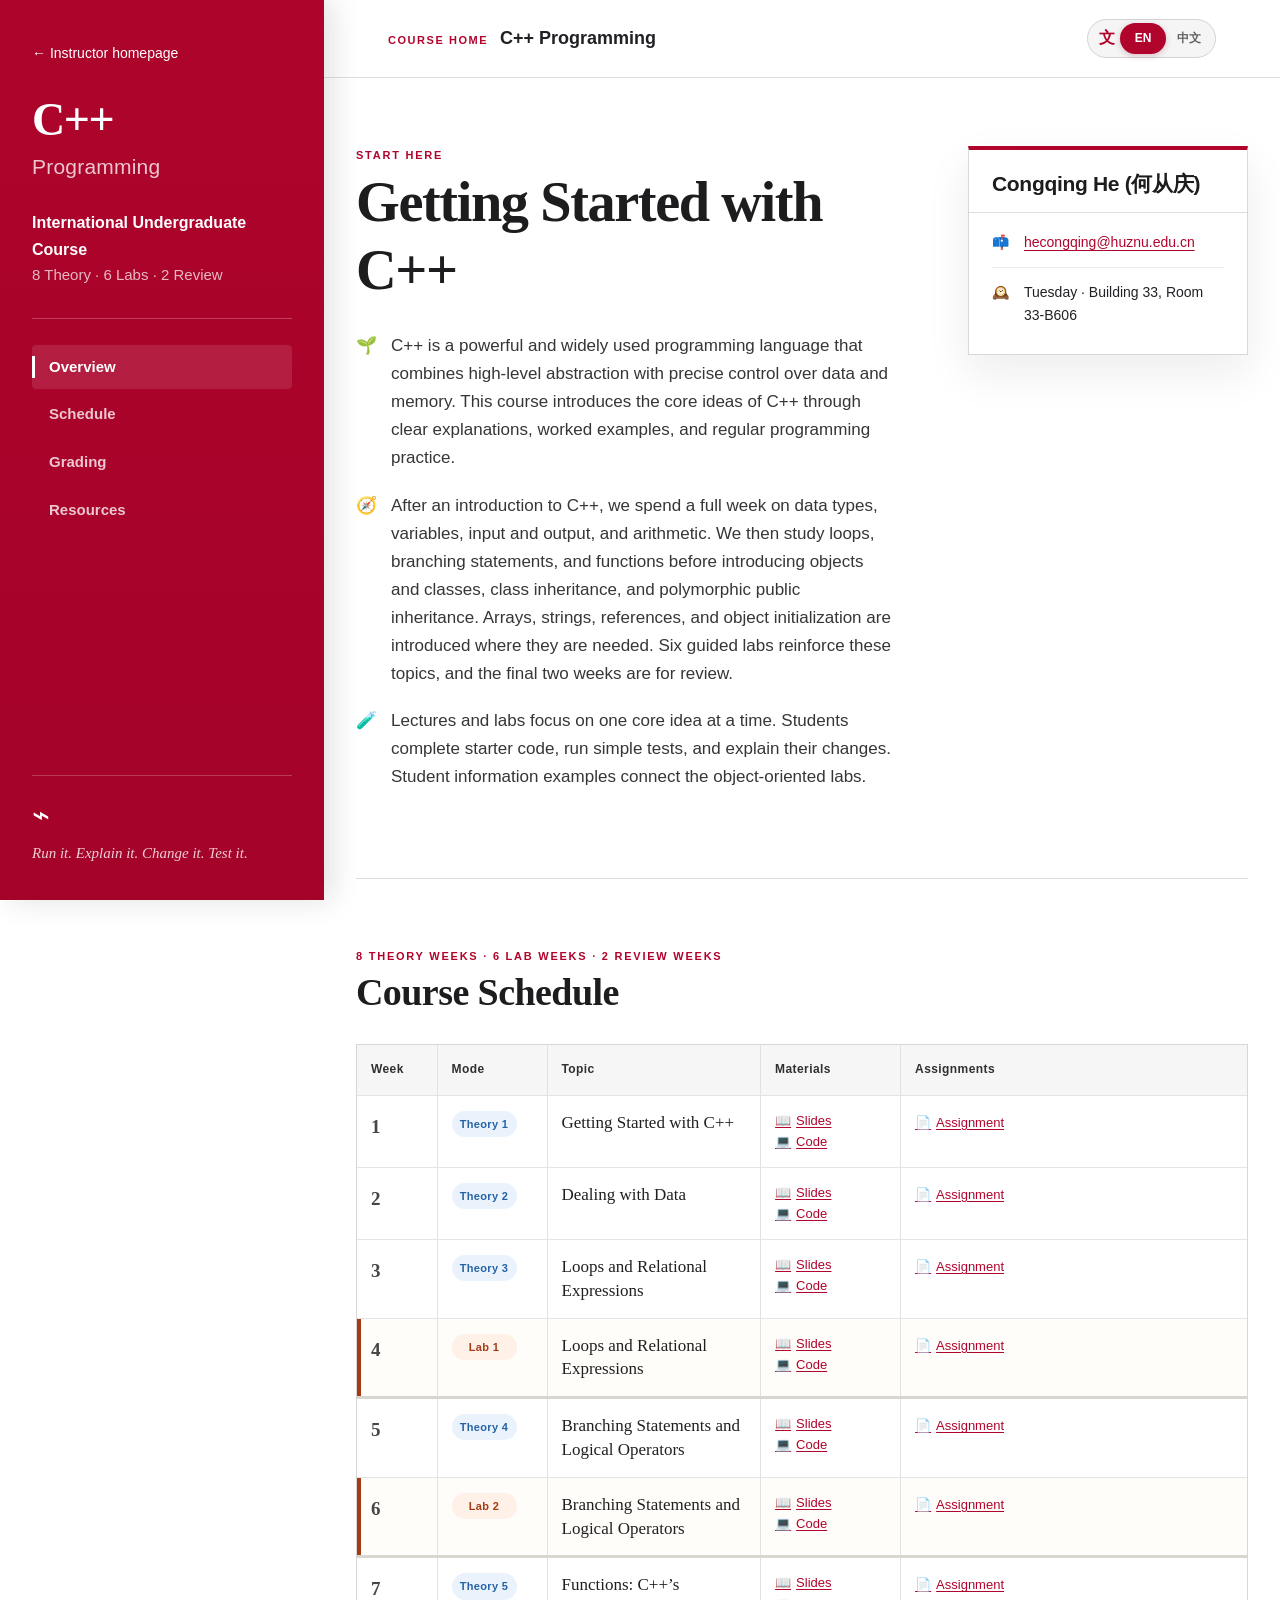
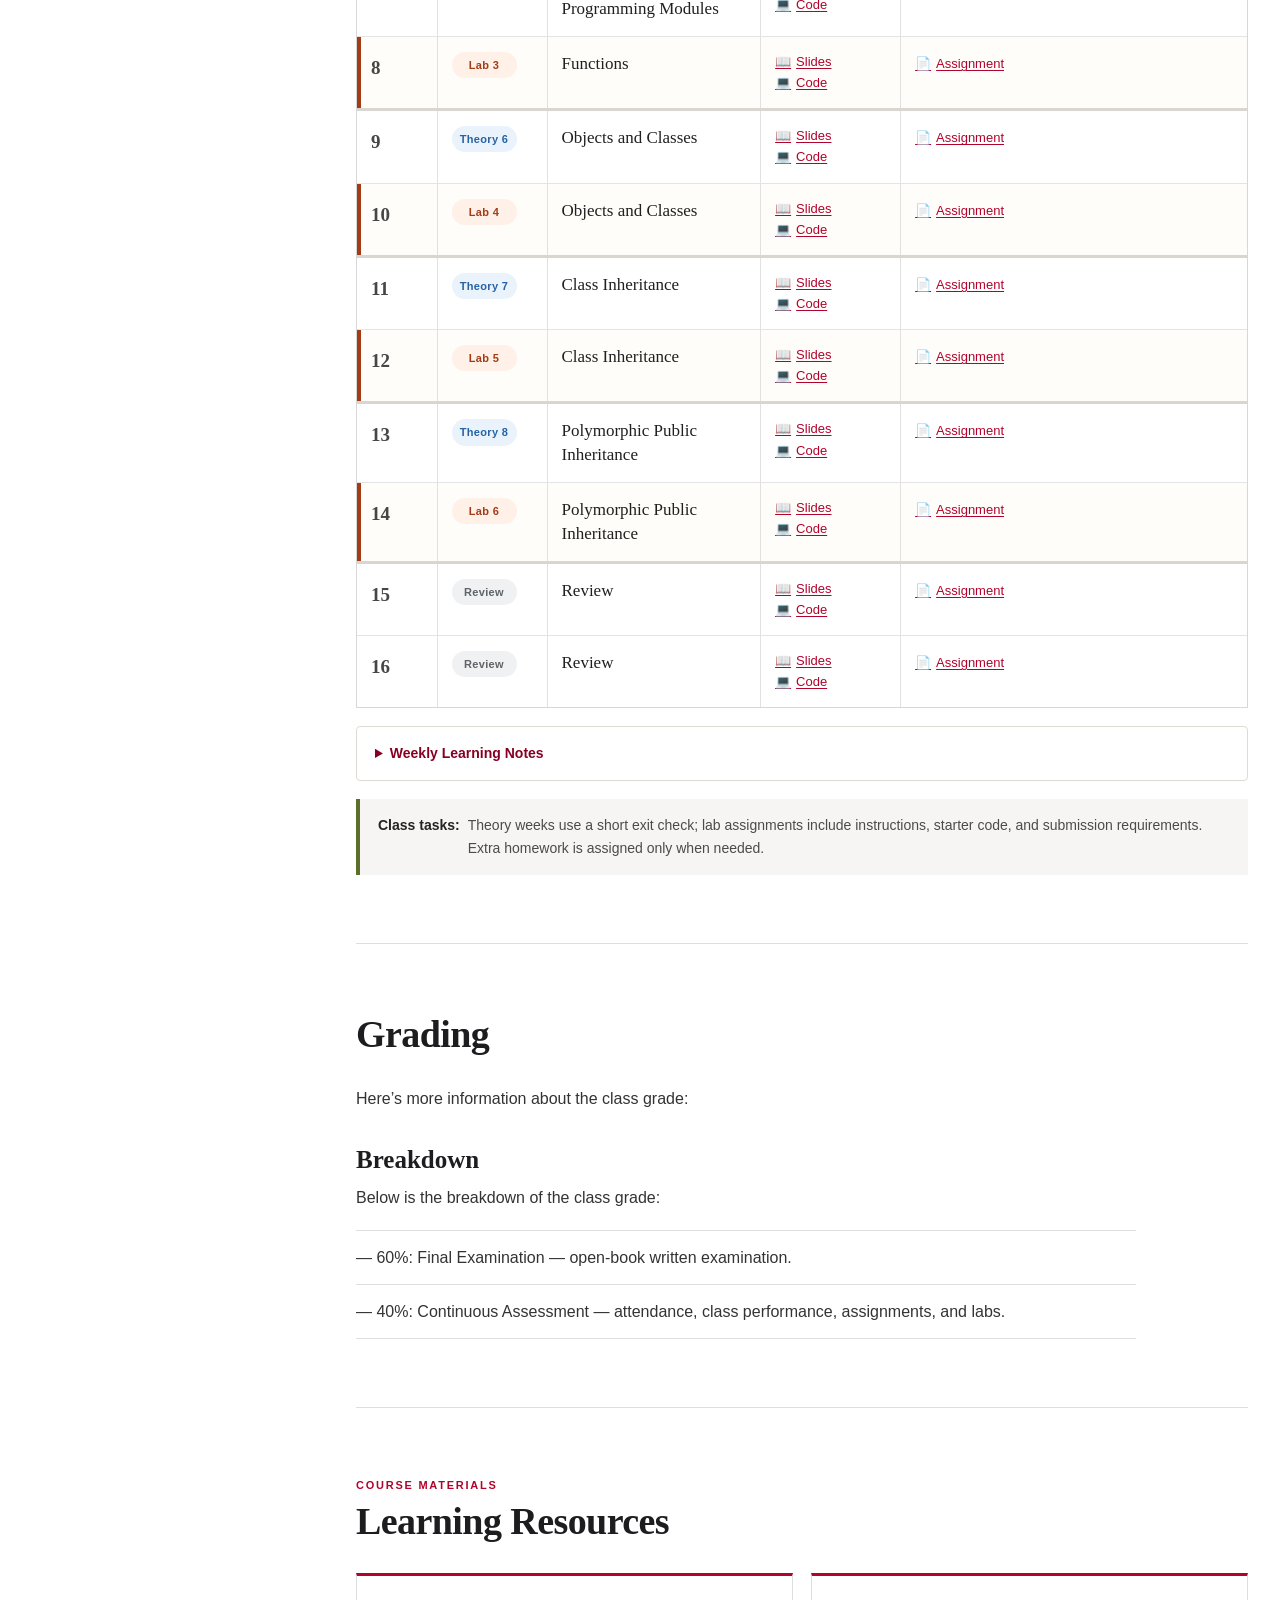
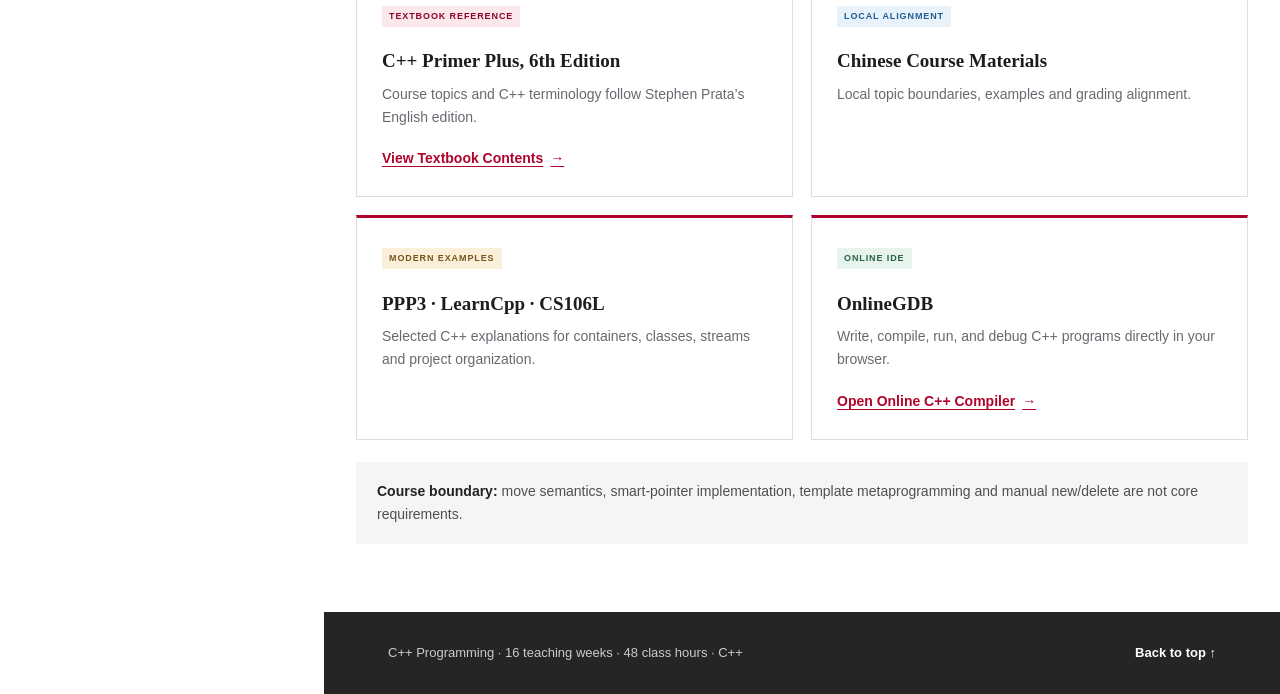
==== commit dd1c74ef: "Sync C++ course schedule and bilingual labs from hecongqing.online" ====
--- a/index.html
+++ b/index.html
@@ -8,20 +8,22 @@
       content="C++ Programming course website for international undergraduate students."
     />
     <title>C++ Programming</title>
-    <link rel="stylesheet" href="styles.css?v=20260902-9" />
+    <link rel="canonical" href="https://hecongqing.github.io/cpp-course/" />
+    <link rel="stylesheet" href="styles.css?v=20260907-3" />
     <script src="script.js?v=20260828-2" defer></script>
   </head>
   <body>
     <a class="skip-link" href="#main-content" data-en="Skip to content" data-zh="跳到主要内容">Skip to content</a>
 
     <aside class="course-sidebar" aria-label="Course navigation">
+      <a class="profile-home-link" href="/" data-en="← Instructor homepage" data-zh="← 教师主页">← Instructor homepage</a>
       <div class="brand-block">
         <a class="course-code" href="#overview" aria-label="C++ Programming home">C++</a>
         <p class="course-name">Programming</p>
         <p class="course-meta" data-en="International Undergraduate Course" data-zh="留学生本科课程">
           International Undergraduate Course
         </p>
-        <p class="course-term" data-en="16 Weeks · C++" data-zh="16周 · C++">16 Weeks · C++</p>
+        <p class="course-term" data-en="8 Theory · 6 Labs · 2 Review" data-zh="8个理论周 · 6个实验周 · 2个复习周">8 Theory · 6 Labs · 2 Review</p>
       </div>
 
       <nav class="sidebar-nav" aria-label="Primary navigation">
@@ -29,7 +31,6 @@
         <a href="#schedule" data-en="Schedule" data-zh="教学进度">Schedule</a>
         <a href="#grading" data-en="Grading" data-zh="课程评分">Grading</a>
         <a href="#resources" data-en="Resources" data-zh="课程资源">Resources</a>
-        <a href="https://hecongqing.github.io/" data-en="Homepage" data-zh="个人主页">Homepage</a>
       </nav>
 
       <div class="sidebar-note">
@@ -60,7 +61,7 @@
             <div>
               <div class="section-heading">
                 <p class="section-kicker" data-en="START HERE" data-zh="从这里开始">START HERE</p>
-                <h1 data-en="Introduction to C++" data-zh="C++简介">Introduction to C++</h1>
+                <h1 data-en="Getting Started with C++" data-zh="C++入门">Getting Started with C++</h1>
               </div>
 
               <div class="intro-copy">
@@ -74,16 +75,16 @@
                 <p>
                   <span aria-hidden="true">🧭</span>
                   <span
-                    data-en="We begin with variables, expressions, input/output, selection, repetition, and functions, then move to strings, vectors, pointers, classes, streams, and inheritance. Students learn to read, write, test, and debug C++ programs throughout the course."
-                    data-zh="课程从变量、表达式、输入输出、选择、循环和函数开始，逐步进入字符串、向量、指针、类、流与继承，并贯穿训练学生阅读、编写、测试和调试C++程序的能力。"
-                  >We begin with variables, expressions, input/output, selection, repetition, and functions, then move to strings, vectors, pointers, classes, streams, and inheritance. Students learn to read, write, test, and debug C++ programs throughout the course.</span>
+                    data-en="After an introduction to C++, we spend a full week on data types, variables, input and output, and arithmetic. We then study loops, branching statements, and functions before introducing objects and classes, class inheritance, and polymorphic public inheritance. Arrays, strings, references, and object initialization are introduced where they are needed. Six guided labs reinforce these topics, and the final two weeks are for review."
+                    data-zh="C++入门之后，用完整一周学习数据类型、变量、输入输出和基本运算，再学习循环、分支语句和函数，随后进入对象和类、类继承及多态公有继承。数组、字符串、引用和对象初始化均在需要使用时提前介绍。六次指导性实验用于巩固所学内容，最后两周安排复习。"
+                  >After an introduction to C++, we spend a full week on data types, variables, input and output, and arithmetic. We then study loops, branching statements, and functions before introducing objects and classes, class inheritance, and polymorphic public inheritance. Arrays, strings, references, and object initialization are introduced where they are needed. Six guided labs reinforce these topics, and the final two weeks are for review.</span>
                 </p>
                 <p>
                   <span aria-hidden="true">🧪</span>
                   <span
-                    data-en="Lectures and practical tasks are built around small, meaningful programs, with an emphasis on program design, problem decomposition, code organization, and debugging. The course concludes with a complete, well-structured project."
-                    data-zh="课堂讲授与实践任务围绕有实际意义的小型程序展开，重点培养程序设计、问题分解、代码组织和调试能力，并最终完成一个结构清楚的综合项目。"
-                  >Lectures and practical tasks are built around small, meaningful programs, with an emphasis on program design, problem decomposition, code organization, and debugging. The course concludes with a complete, well-structured project.</span>
+                    data-en="Lectures and labs focus on one core idea at a time. Students complete starter code, run simple tests, and explain their changes. Student information examples connect the object-oriented labs."
+                    data-zh="理论课和实验每次聚焦一个核心知识点。学生补全代码框架、运行简单测试，并解释自己的修改。面向对象实验使用学生信息的例子逐步展开。"
+                  >Lectures and labs focus on one core idea at a time. Students complete starter code, run simple tests, and explain their changes. Student information examples connect the object-oriented labs.</span>
                 </p>
               </div>
             </div>
@@ -107,7 +108,7 @@
 
         <section id="schedule" class="section anchor-section">
           <div class="section-heading schedule-heading">
-            <p class="section-kicker" data-en="16-WEEK PLAN" data-zh="16周计划">16-WEEK PLAN</p>
+            <p class="section-kicker" data-en="8 THEORY WEEKS · 6 LAB WEEKS · 2 REVIEW WEEKS" data-zh="8个理论周 · 6个实验周 · 2个复习周">8 THEORY WEEKS · 6 LAB WEEKS · 2 REVIEW WEEKS</p>
             <h2 data-en="Course Schedule" data-zh="课程教学进度">Course Schedule</h2>
           </div>
 
@@ -123,11 +124,11 @@
                 </tr>
               </thead>
               <tbody>
-                <tr class="mixed-row">
+                <tr class="theory-row">
                   <td data-label="Week" data-label-en="Week" data-label-zh="周次"><span class="week-number">1</span></td>
-                  <td data-label="Mode" data-label-en="Mode" data-label-zh="类型"><span class="mode-badge mixed" data-en="Mixed" data-zh="混合">Mixed</span></td>
-                  <td data-label="Topic" data-label-en="Topic" data-label-zh="题目">
-                    <strong data-en="Introduction" data-zh="简介">Introduction</strong>
+                  <td data-label="Mode" data-label-en="Mode" data-label-zh="类型"><span class="mode-badge theory" data-en="Theory 1" data-zh="理论周 1">Theory 1</span></td>
+                  <td data-label="Topic" data-label-en="Topic" data-label-zh="题目">
+                    <strong data-en="Getting Started with C++" data-zh="C++入门">Getting Started with C++</strong>
                   </td>
                   <td data-label="Materials" data-label-en="Materials" data-label-zh="材料">
                     <div class="lecture-links">
@@ -141,9 +142,9 @@
                 </tr>
                 <tr class="theory-row">
                   <td data-label="Week" data-label-en="Week" data-label-zh="周次"><span class="week-number">2</span></td>
-                  <td data-label="Mode" data-label-en="Mode" data-label-zh="类型"><span class="mode-badge theory" data-en="Theory" data-zh="理论">Theory</span></td>
-                  <td data-label="Topic" data-label-en="Topic" data-label-zh="题目">
-                    <strong data-en="Types" data-zh="类型">Types</strong>
+                  <td data-label="Mode" data-label-en="Mode" data-label-zh="类型"><span class="mode-badge theory" data-en="Theory 2" data-zh="理论周 2">Theory 2</span></td>
+                  <td data-label="Topic" data-label-en="Topic" data-label-zh="题目">
+                    <strong data-en="Dealing with Data" data-zh="处理数据">Dealing with Data</strong>
                   </td>
                   <td data-label="Materials" data-label-en="Materials" data-label-zh="材料">
                     <div class="lecture-links">
@@ -155,11 +156,11 @@
                     <a class="assignment-document" href="materials/assignments/mock.html?week=02" target="_blank" rel="noopener"><span aria-hidden="true">📄</span><span data-en="Assignment" data-zh="作业">Assignment</span></a>
                   </td>
                 </tr>
-                <tr class="lab-row cycle-end">
+                <tr class="theory-row">
                   <td data-label="Week" data-label-en="Week" data-label-zh="周次"><span class="week-number">3</span></td>
-                  <td data-label="Mode" data-label-en="Mode" data-label-zh="类型"><span class="mode-badge lab" data-en="Lab 1" data-zh="实践一">Lab 1</span></td>
-                  <td data-label="Topic" data-label-en="Topic" data-label-zh="题目">
-                    <strong data-en="Input/Output" data-zh="输入输出">Input/Output</strong>
+                  <td data-label="Mode" data-label-en="Mode" data-label-zh="类型"><span class="mode-badge theory" data-en="Theory 3" data-zh="理论周 3">Theory 3</span></td>
+                  <td data-label="Topic" data-label-en="Topic" data-label-zh="题目">
+                    <strong data-en="Loops and Relational Expressions" data-zh="循环和关系表达式">Loops and Relational Expressions</strong>
                   </td>
                   <td data-label="Materials" data-label-en="Materials" data-label-zh="材料">
                     <div class="lecture-links">
@@ -171,12 +172,11 @@
                     <a class="assignment-document" href="materials/assignments/mock.html?week=03" target="_blank" rel="noopener"><span aria-hidden="true">📄</span><span data-en="Assignment" data-zh="作业">Assignment</span></a>
                   </td>
                 </tr>
-
-                <tr class="mixed-row">
+                <tr class="lab-row cycle-end">
                   <td data-label="Week" data-label-en="Week" data-label-zh="周次"><span class="week-number">4</span></td>
-                  <td data-label="Mode" data-label-en="Mode" data-label-zh="类型"><span class="mode-badge mixed" data-en="Mixed" data-zh="混合">Mixed</span></td>
-                  <td data-label="Topic" data-label-en="Topic" data-label-zh="题目">
-                    <strong data-en="Selection & Repetition" data-zh="选择与循环">Selection &amp; Repetition</strong>
+                  <td data-label="Mode" data-label-en="Mode" data-label-zh="类型"><span class="mode-badge lab" data-en="Lab 1" data-zh="实验周 1">Lab 1</span></td>
+                  <td data-label="Topic" data-label-en="Topic" data-label-zh="题目">
+                    <strong data-en="Loops and Relational Expressions" data-zh="循环和关系表达式">Loops and Relational Expressions</strong>
                   </td>
                   <td data-label="Materials" data-label-en="Materials" data-label-zh="材料">
                     <div class="lecture-links">
@@ -185,14 +185,14 @@
                     </div>
                   </td>
                   <td data-label="Assignments" data-label-en="Assignments" data-label-zh="作业">
-                    <a class="assignment-document" href="materials/assignments/mock.html?week=04" target="_blank" rel="noopener"><span aria-hidden="true">📄</span><span data-en="Assignment" data-zh="作业">Assignment</span></a>
+                    <a class="assignment-document" href="materials/assignments/lab01.html"><span aria-hidden="true">📄</span><span data-en="Assignment" data-zh="作业">Assignment</span></a>
                   </td>
                 </tr>
                 <tr class="theory-row">
                   <td data-label="Week" data-label-en="Week" data-label-zh="周次"><span class="week-number">5</span></td>
-                  <td data-label="Mode" data-label-en="Mode" data-label-zh="类型"><span class="mode-badge theory" data-en="Theory" data-zh="理论">Theory</span></td>
-                  <td data-label="Topic" data-label-en="Topic" data-label-zh="题目">
-                    <strong data-en="Functions" data-zh="函数">Functions</strong>
+                  <td data-label="Mode" data-label-en="Mode" data-label-zh="类型"><span class="mode-badge theory" data-en="Theory 4" data-zh="理论周 4">Theory 4</span></td>
+                  <td data-label="Topic" data-label-en="Topic" data-label-zh="题目">
+                    <strong data-en="Branching Statements and Logical Operators" data-zh="分支语句和逻辑运算符">Branching Statements and Logical Operators</strong>
                   </td>
                   <td data-label="Materials" data-label-en="Materials" data-label-zh="材料">
                     <div class="lecture-links">
@@ -206,9 +206,9 @@
                 </tr>
                 <tr class="lab-row cycle-end">
                   <td data-label="Week" data-label-en="Week" data-label-zh="周次"><span class="week-number">6</span></td>
-                  <td data-label="Mode" data-label-en="Mode" data-label-zh="类型"><span class="mode-badge lab" data-en="Lab 2" data-zh="实践二">Lab 2</span></td>
-                  <td data-label="Topic" data-label-en="Topic" data-label-zh="题目">
-                    <strong data-en="Functions" data-zh="函数">Functions</strong>
+                  <td data-label="Mode" data-label-en="Mode" data-label-zh="类型"><span class="mode-badge lab" data-en="Lab 2" data-zh="实验周 2">Lab 2</span></td>
+                  <td data-label="Topic" data-label-en="Topic" data-label-zh="题目">
+                    <strong data-en="Branching Statements and Logical Operators" data-zh="分支语句和逻辑运算符">Branching Statements and Logical Operators</strong>
                   </td>
                   <td data-label="Materials" data-label-en="Materials" data-label-zh="材料">
                     <div class="lecture-links">
@@ -217,15 +217,14 @@
                     </div>
                   </td>
                   <td data-label="Assignments" data-label-en="Assignments" data-label-zh="作业">
-                    <a class="assignment-document" href="materials/assignments/mock.html?week=06" target="_blank" rel="noopener"><span aria-hidden="true">📄</span><span data-en="Assignment" data-zh="作业">Assignment</span></a>
-                  </td>
-                </tr>
-
-                <tr class="mixed-row">
+                    <a class="assignment-document" href="materials/assignments/lab02.html"><span aria-hidden="true">📄</span><span data-en="Assignment" data-zh="作业">Assignment</span></a>
+                  </td>
+                </tr>
+                <tr class="theory-row">
                   <td data-label="Week" data-label-en="Week" data-label-zh="周次"><span class="week-number">7</span></td>
-                  <td data-label="Mode" data-label-en="Mode" data-label-zh="类型"><span class="mode-badge mixed" data-en="Mixed" data-zh="混合">Mixed</span></td>
-                  <td data-label="Topic" data-label-en="Topic" data-label-zh="题目">
-                    <strong data-en="Containers" data-zh="容器">Containers</strong>
+                  <td data-label="Mode" data-label-en="Mode" data-label-zh="类型"><span class="mode-badge theory" data-en="Theory 5" data-zh="理论周 5">Theory 5</span></td>
+                  <td data-label="Topic" data-label-en="Topic" data-label-zh="题目">
+                    <strong data-en="Functions: C++’s Programming Modules" data-zh="函数：C++的编程模块">Functions: C++’s Programming Modules</strong>
                   </td>
                   <td data-label="Materials" data-label-en="Materials" data-label-zh="材料">
                     <div class="lecture-links">
@@ -237,11 +236,11 @@
                     <a class="assignment-document" href="materials/assignments/mock.html?week=07" target="_blank" rel="noopener"><span aria-hidden="true">📄</span><span data-en="Assignment" data-zh="作业">Assignment</span></a>
                   </td>
                 </tr>
-                <tr class="theory-row">
+                <tr class="lab-row cycle-end">
                   <td data-label="Week" data-label-en="Week" data-label-zh="周次"><span class="week-number">8</span></td>
-                  <td data-label="Mode" data-label-en="Mode" data-label-zh="类型"><span class="mode-badge theory" data-en="Theory" data-zh="理论">Theory</span></td>
-                  <td data-label="Topic" data-label-en="Topic" data-label-zh="题目">
-                    <strong data-en="Pointers" data-zh="指针">Pointers</strong>
+                  <td data-label="Mode" data-label-en="Mode" data-label-zh="类型"><span class="mode-badge lab" data-en="Lab 3" data-zh="实验周 3">Lab 3</span></td>
+                  <td data-label="Topic" data-label-en="Topic" data-label-zh="题目">
+                    <strong data-en="Functions" data-zh="函数">Functions</strong>
                   </td>
                   <td data-label="Materials" data-label-en="Materials" data-label-zh="材料">
                     <div class="lecture-links">
@@ -250,14 +249,14 @@
                     </div>
                   </td>
                   <td data-label="Assignments" data-label-en="Assignments" data-label-zh="作业">
-                    <a class="assignment-document" href="materials/assignments/mock.html?week=08" target="_blank" rel="noopener"><span aria-hidden="true">📄</span><span data-en="Assignment" data-zh="作业">Assignment</span></a>
-                  </td>
-                </tr>
-                <tr class="lab-row cycle-end">
+                    <a class="assignment-document" href="materials/assignments/lab03.html"><span aria-hidden="true">📄</span><span data-en="Assignment" data-zh="作业">Assignment</span></a>
+                  </td>
+                </tr>
+                <tr class="theory-row">
                   <td data-label="Week" data-label-en="Week" data-label-zh="周次"><span class="week-number">9</span></td>
-                  <td data-label="Mode" data-label-en="Mode" data-label-zh="类型"><span class="mode-badge lab" data-en="Lab 3" data-zh="实践三">Lab 3</span></td>
-                  <td data-label="Topic" data-label-en="Topic" data-label-zh="题目">
-                    <strong data-en="Algorithms" data-zh="算法">Algorithms</strong>
+                  <td data-label="Mode" data-label-en="Mode" data-label-zh="类型"><span class="mode-badge theory" data-en="Theory 6" data-zh="理论周 6">Theory 6</span></td>
+                  <td data-label="Topic" data-label-en="Topic" data-label-zh="题目">
+                    <strong data-en="Objects and Classes" data-zh="对象和类">Objects and Classes</strong>
                   </td>
                   <td data-label="Materials" data-label-en="Materials" data-label-zh="材料">
                     <div class="lecture-links">
@@ -269,12 +268,11 @@
                     <a class="assignment-document" href="materials/assignments/mock.html?week=09" target="_blank" rel="noopener"><span aria-hidden="true">📄</span><span data-en="Assignment" data-zh="作业">Assignment</span></a>
                   </td>
                 </tr>
-
-                <tr class="theory-row">
+                <tr class="lab-row cycle-end">
                   <td data-label="Week" data-label-en="Week" data-label-zh="周次"><span class="week-number">10</span></td>
-                  <td data-label="Mode" data-label-en="Mode" data-label-zh="类型"><span class="mode-badge theory" data-en="Theory" data-zh="理论">Theory</span></td>
-                  <td data-label="Topic" data-label-en="Topic" data-label-zh="题目">
-                    <strong data-en="Classes" data-zh="类">Classes</strong>
+                  <td data-label="Mode" data-label-en="Mode" data-label-zh="类型"><span class="mode-badge lab" data-en="Lab 4" data-zh="实验周 4">Lab 4</span></td>
+                  <td data-label="Topic" data-label-en="Topic" data-label-zh="题目">
+                    <strong data-en="Objects and Classes" data-zh="对象和类">Objects and Classes</strong>
                   </td>
                   <td data-label="Materials" data-label-en="Materials" data-label-zh="材料">
                     <div class="lecture-links">
@@ -283,14 +281,14 @@
                     </div>
                   </td>
                   <td data-label="Assignments" data-label-en="Assignments" data-label-zh="作业">
-                    <a class="assignment-document" href="materials/assignments/mock.html?week=10" target="_blank" rel="noopener"><span aria-hidden="true">📄</span><span data-en="Assignment" data-zh="作业">Assignment</span></a>
+                    <a class="assignment-document" href="materials/assignments/lab04.html"><span aria-hidden="true">📄</span><span data-en="Assignment" data-zh="作业">Assignment</span></a>
                   </td>
                 </tr>
                 <tr class="theory-row">
                   <td data-label="Week" data-label-en="Week" data-label-zh="周次"><span class="week-number">11</span></td>
-                  <td data-label="Mode" data-label-en="Mode" data-label-zh="类型"><span class="mode-badge theory" data-en="Theory" data-zh="理论">Theory</span></td>
-                  <td data-label="Topic" data-label-en="Topic" data-label-zh="题目">
-                    <strong data-en="Classes" data-zh="类">Classes</strong>
+                  <td data-label="Mode" data-label-en="Mode" data-label-zh="类型"><span class="mode-badge theory" data-en="Theory 7" data-zh="理论周 7">Theory 7</span></td>
+                  <td data-label="Topic" data-label-en="Topic" data-label-zh="题目">
+                    <strong data-en="Class Inheritance" data-zh="类继承">Class Inheritance</strong>
                   </td>
                   <td data-label="Materials" data-label-en="Materials" data-label-zh="材料">
                     <div class="lecture-links">
@@ -304,9 +302,9 @@
                 </tr>
                 <tr class="lab-row cycle-end">
                   <td data-label="Week" data-label-en="Week" data-label-zh="周次"><span class="week-number">12</span></td>
-                  <td data-label="Mode" data-label-en="Mode" data-label-zh="类型"><span class="mode-badge lab" data-en="Lab 4" data-zh="实践四">Lab 4</span></td>
-                  <td data-label="Topic" data-label-en="Topic" data-label-zh="题目">
-                    <strong data-en="Classes" data-zh="类">Classes</strong>
+                  <td data-label="Mode" data-label-en="Mode" data-label-zh="类型"><span class="mode-badge lab" data-en="Lab 5" data-zh="实验周 5">Lab 5</span></td>
+                  <td data-label="Topic" data-label-en="Topic" data-label-zh="题目">
+                    <strong data-en="Class Inheritance" data-zh="类继承">Class Inheritance</strong>
                   </td>
                   <td data-label="Materials" data-label-en="Materials" data-label-zh="材料">
                     <div class="lecture-links">
@@ -315,15 +313,14 @@
                     </div>
                   </td>
                   <td data-label="Assignments" data-label-en="Assignments" data-label-zh="作业">
-                    <a class="assignment-document" href="materials/assignments/mock.html?week=12" target="_blank" rel="noopener"><span aria-hidden="true">📄</span><span data-en="Assignment" data-zh="作业">Assignment</span></a>
-                  </td>
-                </tr>
-
+                    <a class="assignment-document" href="materials/assignments/lab05.html"><span aria-hidden="true">📄</span><span data-en="Assignment" data-zh="作业">Assignment</span></a>
+                  </td>
+                </tr>
                 <tr class="theory-row">
                   <td data-label="Week" data-label-en="Week" data-label-zh="周次"><span class="week-number">13</span></td>
-                  <td data-label="Mode" data-label-en="Mode" data-label-zh="类型"><span class="mode-badge theory" data-en="Theory" data-zh="理论">Theory</span></td>
-                  <td data-label="Topic" data-label-en="Topic" data-label-zh="题目">
-                    <strong data-en="Streams" data-zh="流">Streams</strong>
+                  <td data-label="Mode" data-label-en="Mode" data-label-zh="类型"><span class="mode-badge theory" data-en="Theory 8" data-zh="理论周 8">Theory 8</span></td>
+                  <td data-label="Topic" data-label-en="Topic" data-label-zh="题目">
+                    <strong data-en="Polymorphic Public Inheritance" data-zh="多态公有继承">Polymorphic Public Inheritance</strong>
                   </td>
                   <td data-label="Materials" data-label-en="Materials" data-label-zh="材料">
                     <div class="lecture-links">
@@ -335,11 +332,11 @@
                     <a class="assignment-document" href="materials/assignments/mock.html?week=13" target="_blank" rel="noopener"><span aria-hidden="true">📄</span><span data-en="Assignment" data-zh="作业">Assignment</span></a>
                   </td>
                 </tr>
-                <tr class="mixed-row">
+                <tr class="lab-row cycle-end">
                   <td data-label="Week" data-label-en="Week" data-label-zh="周次"><span class="week-number">14</span></td>
-                  <td data-label="Mode" data-label-en="Mode" data-label-zh="类型"><span class="mode-badge mixed" data-en="Mixed" data-zh="混合">Mixed</span></td>
-                  <td data-label="Topic" data-label-en="Topic" data-label-zh="题目">
-                    <strong data-en="Inheritance" data-zh="继承">Inheritance</strong>
+                  <td data-label="Mode" data-label-en="Mode" data-label-zh="类型"><span class="mode-badge lab" data-en="Lab 6" data-zh="实验周 6">Lab 6</span></td>
+                  <td data-label="Topic" data-label-en="Topic" data-label-zh="题目">
+                    <strong data-en="Polymorphic Public Inheritance" data-zh="多态公有继承">Polymorphic Public Inheritance</strong>
                   </td>
                   <td data-label="Materials" data-label-en="Materials" data-label-zh="材料">
                     <div class="lecture-links">
@@ -348,14 +345,14 @@
                     </div>
                   </td>
                   <td data-label="Assignments" data-label-en="Assignments" data-label-zh="作业">
-                    <a class="assignment-document" href="materials/assignments/mock.html?week=14" target="_blank" rel="noopener"><span aria-hidden="true">📄</span><span data-en="Assignment" data-zh="作业">Assignment</span></a>
-                  </td>
-                </tr>
-                <tr class="lab-row cycle-end">
+                    <a class="assignment-document" href="materials/assignments/lab06.html"><span aria-hidden="true">📄</span><span data-en="Assignment" data-zh="作业">Assignment</span></a>
+                  </td>
+                </tr>
+                <tr class="review-row">
                   <td data-label="Week" data-label-en="Week" data-label-zh="周次"><span class="week-number">15</span></td>
-                  <td data-label="Mode" data-label-en="Mode" data-label-zh="类型"><span class="mode-badge lab" data-en="Lab 5" data-zh="实践五">Lab 5</span></td>
-                  <td data-label="Topic" data-label-en="Topic" data-label-zh="题目">
-                    <strong data-en="Building C++ Projects" data-zh="C++项目构建">Building C++ Projects</strong>
+                  <td data-label="Mode" data-label-en="Mode" data-label-zh="类型"><span class="mode-badge review" data-en="Review" data-zh="复习周">Review</span></td>
+                  <td data-label="Topic" data-label-en="Topic" data-label-zh="题目">
+                    <strong data-en="Review" data-zh="复习">Review</strong>
                   </td>
                   <td data-label="Materials" data-label-en="Materials" data-label-zh="材料">
                     <div class="lecture-links">
@@ -367,10 +364,9 @@
                     <a class="assignment-document" href="materials/assignments/mock.html?week=15" target="_blank" rel="noopener"><span aria-hidden="true">📄</span><span data-en="Assignment" data-zh="作业">Assignment</span></a>
                   </td>
                 </tr>
-
-                <tr class="lab-row final-row">
+                <tr class="review-row">
                   <td data-label="Week" data-label-en="Week" data-label-zh="周次"><span class="week-number">16</span></td>
-                  <td data-label="Mode" data-label-en="Mode" data-label-zh="类型"><span class="mode-badge lab" data-en="Lab 6" data-zh="实践六">Lab 6</span></td>
+                  <td data-label="Mode" data-label-en="Mode" data-label-zh="类型"><span class="mode-badge review" data-en="Review" data-zh="复习周">Review</span></td>
                   <td data-label="Topic" data-label-en="Topic" data-label-zh="题目">
                     <strong data-en="Review" data-zh="复习">Review</strong>
                   </td>
@@ -387,12 +383,44 @@
               </tbody>
             </table>
           </div>
+          <!-- weekly-learning-notes:start -->
+<details class="weekly-learning-notes" id="weekly-learning-notes"><summary data-en="Weekly Learning Notes" data-zh="每周学习要点">Weekly Learning Notes</summary><div class="weekly-learning-content"><p data-en="Use these notes to prepare for each theory week and its class check. The six lab assignments remain short, guided exercises." data-zh="以下要点用于理论周的课前准备和课堂检查。六个实验继续采用简短的指导性练习。">Use these notes to prepare for each theory week and its class check. The six lab assignments remain short, guided exercises.</p><article id="learning-week-01"><h3 data-en="Week 1 — Getting Started with C++" data-zh="第1周：C++入门">Week 1 — Getting Started with C++</h3><ul>
+<li data-en="Create, compile, and run a program. Read #include &lt;iostream&gt;, main(), std::cout, return, braces, and semicolons. Use std:: to identify names from the standard library." data-zh="创建、编译并运行程序；认识 #include &lt;iostream&gt;、main()、std::cout、return、花括号和分号；理解 std:: 用于标明标准库中的名称。">Create, compile, and run a program. Read #include &lt;iostream&gt;, main(), std::cout, return, braces, and semicolons. Use std:: to identify names from the standard library.</li>
+<li data-en="Class check: change the message in Hello, World! and fix a missing semicolon. Learn to read the compiler&#x27;s first error message." data-zh="课堂检查：修改 Hello, World! 的输出文字，并修复缺少分号的错误；学会阅读编译器的第一条错误信息。">Class check: change the message in Hello, World! and fix a missing semicolon. Learn to read the compiler&#x27;s first error message.</li>
+</ul></article><article id="learning-week-02"><h3 data-en="Week 2 — Dealing with Data" data-zh="第2周：处理数据">Week 2 — Dealing with Data</h3><ul>
+<li data-en="Declare and initialize int, double, char, and bool variables. Distinguish initialization from assignment; introduce const and simple type conversions." data-zh="声明并初始化 int、double、char 和 bool 变量；区分初始化与赋值；介绍 const 及简单的类型转换。">Declare and initialize int, double, char, and bool variables. Distinguish initialization from assignment; introduce const and simple type conversions.</li>
+<li data-en="Use std::cin and std::cout, +, -, *, /, and %. Explain integer division, floating-point division, operator precedence, and compound assignment such as +=." data-zh="使用 std::cin、std::cout 及 +、-、*、/、%；讲清整数除法、浮点数除法、运算符优先级和 += 等复合赋值。">Use std::cin and std::cout, +, -, *, /, and %. Explain integer division, floating-point division, operator precedence, and compound assignment such as +=.</li>
+<li data-en="Class check: read two integers and print their sum. Compare 5 / 2 with 5 / 2.0. Predict 5 % 2. Use valid numeric input throughout these first exercises." data-zh="课堂检查：输入两个整数并输出其和；比较 5 / 2 与 5 / 2.0；预测 5 % 2 的结果。入门练习统一使用有效的数值输入。">Class check: read two integers and print their sum. Compare 5 / 2 with 5 / 2.0. Predict 5 % 2. Use valid numeric input throughout these first exercises.</li>
+</ul></article><article id="learning-week-03"><h3 data-en="Week 3 — Loops and Relational Expressions" data-zh="第3周：循环和关系表达式">Week 3 — Loops and Relational Expressions</h3><ul>
+<li data-en="Trace for and while loops using initialization, a test condition, and an update. Use relational operators and ++; recognize the do while loop and its first execution before the test." data-zh="通过初始化、测试条件和更新跟踪 for 与 while 循环；使用关系运算符和 ++；认识 do while 循环先执行一次再测试的特点。">Trace for and while loops using initialization, a test condition, and an update. Use relational operators and ++; recognize the do while loop and its first execution before the test.</li>
+<li data-en="Introduce a one-dimensional array with three integers: initialization, indexes starting at 0, and valid bounds. Use a short for loop to read its elements." data-zh="用含3个整数的一维数组介绍初始化、从0开始的下标及有效范围；用一个简短的 for 循环读取各元素。">Introduce a one-dimensional array with three integers: initialization, indexes starting at 0, and valid bounds. Use a short for loop to read its elements.</li>
+<li data-en="Class check: trace the sum from 1 to 3 and explain why a loop for n = 0 does not run. Identify the valid indexes of int scores[3]." data-zh="课堂检查：跟踪1到3的累加过程，解释 n = 0 时循环为何不执行；指出 int scores[3] 的有效下标。">Class check: trace the sum from 1 to 3 and explain why a loop for n = 0 does not run. Identify the valid indexes of int scores[3].</li>
+</ul></article><article id="learning-week-05"><h3 data-en="Week 5 — Branching Statements and Logical Operators" data-zh="第5周：分支语句和逻辑运算符">Week 5 — Branching Statements and Logical Operators</h3><ul>
+<li data-en="Use if, if else, and else if with relational operators and the logical operators &amp;&amp;, ||, and !. Distinguish == from = and explain short-circuit evaluation with a small example." data-zh="使用 if、if else、else if、关系运算符及逻辑运算符 &amp;&amp;、||、!；区分 == 与 =；通过小例子说明短路求值。">Use if, if else, and else if with relational operators and the logical operators &amp;&amp;, ||, and !. Distinguish == from = and explain short-circuit evaluation with a small example.</li>
+<li data-en="Read a simple switch statement and recognize break and continue. Class check: test a passing-score condition with 59 and 60; write a condition for a score from 0 to 100." data-zh="阅读简单的 switch 语句，认识 break 和 continue。课堂检查：用59和60测试及格条件；写出成绩在0到100之间的条件。">Read a simple switch statement and recognize break and continue. Class check: test a passing-score condition with 59 and 60; write a condition for a score from 0 to 100.</li>
+</ul></article><article id="learning-week-07"><h3 data-en="Week 7 — Functions: C++’s Programming Modules" data-zh="第7周：函数：C++的编程模块">Week 7 — Functions: C++’s Programming Modules</h3><ul>
+<li data-en="Define, declare, and call a function. Distinguish formal arguments from actual arguments; trace passing by value, return values, and local scope." data-zh="定义、声明并调用函数；区分形参与实参；跟踪按值传递、返回值及局部作用域。">Define, declare, and call a function. Distinguish formal arguments from actual arguments; trace passing by value, return values, and local scope.</li>
+<li data-en="Introduce a reference as another name for an existing variable. Compare passing an int by value with passing it by reference; recognize a const reference as read-only access through that reference." data-zh="将引用解释为已有变量的另一个名称；比较 int 的按值传递与按引用传递；认识通过 const 引用只能读取、不能修改所引用的对象。">Introduce a reference as another name for an existing variable. Compare passing an int by value with passing it by reference; recognize a const reference as read-only access through that reference.</li>
+<li data-en="Class check: write add(a, b), then predict whether changing an int formal argument changes the caller&#x27;s variable. Revisit references in Week 13 with class objects." data-zh="课堂检查：编写 add(a, b)，再判断修改 int 形参是否改变调用者的变量；第13周使用类对象再次巩固引用。">Class check: write add(a, b), then predict whether changing an int formal argument changes the caller&#x27;s variable. Revisit references in Week 13 with class objects.</li>
+</ul></article><article id="learning-week-09"><h3 data-en="Week 9 — Objects and Classes" data-zh="第9周：对象和类">Week 9 — Objects and Classes</h3><ul>
+<li data-en="First use std::string to store and print a name. Then define a class with data members and member functions; explain objects, public and private access, and the dot operator." data-zh="先使用 std::string 保存并输出姓名，再定义含数据成员和成员函数的类；解释对象、public 与 private 访问权限以及点运算符。">First use std::string to store and print a name. Then define a class with data members and member functions; explain objects, public and private access, and the dot operator.</li>
+<li data-en="Use a constructor to set up an object. Compare initialization with assignment in the constructor body. Introduce member initialization lists and const member functions; trace when a local object&#x27;s constructor and destructor run." data-zh="使用构造函数完成对象的初始设置；比较初始化与构造函数体内的赋值；介绍成员初始化列表和 const 成员函数；跟踪局部对象的构造函数与析构函数何时执行。">Use a constructor to set up an object. Compare initialization with assignment in the constructor body. Introduce member initialization lists and const member functions; trace when a local object&#x27;s constructor and destructor run.</li>
+<li data-en="Class check: create two Student objects and call show() on each. Explain why changing one student&#x27;s score leaves the other student&#x27;s score unchanged." data-zh="课堂检查：创建两个 Student 对象，分别调用 show()；解释修改一个学生的成绩为何不会改变另一个学生的成绩。">Class check: create two Student objects and call show() on each. Explain why changing one student&#x27;s score leaves the other student&#x27;s score unchanged.</li>
+</ul></article><article id="learning-week-11"><h3 data-en="Week 11 — Class Inheritance" data-zh="第11周：类继承">Week 11 — Class Inheritance</h3><ul>
+<li data-en="Explain the is-a relationship, base and derived classes, and public inheritance. Access private base-class data through a public member function." data-zh="解释 is-a 关系、基类与派生类、公有继承；通过公有成员函数读取基类的私有数据。">Explain the is-a relationship, base and derived classes, and public inheritance. Access private base-class data through a public member function.</li>
+<li data-en="Read the supplied member initialization list: construct the base-class part first, then initialize derived data members. Class check: explain Person(studentName) and reuse getName() when displaying a Student." data-zh="阅读提供的成员初始化列表：先构造基类部分，再初始化派生类数据成员。课堂检查：解释 Person(studentName)，并在显示 Student 信息时复用 getName()。">Read the supplied member initialization list: construct the base-class part first, then initialize derived data members. Class check: explain Person(studentName) and reuse getName() when displaying a Student.</li>
+</ul></article><article id="learning-week-13"><h3 data-en="Week 13 — Polymorphic Public Inheritance" data-zh="第13周：多态公有继承">Week 13 — Polymorphic Public Inheritance</h3><ul>
+<li data-en="Review references with const Person&amp;. Explain why a reference can refer to a Student or Teacher without copying the object into a Person value." data-zh="使用 const Person&amp; 回顾引用；解释引用为何能够指向 Student 或 Teacher，而不将对象复制为一个 Person 值。">Review references with const Person&amp;. Explain why a reference can refer to a Student or Teacher without copying the object into a Person value.</li>
+<li data-en="Use a virtual function and override. Keep the function&#x27;s const qualifier consistent. Trace which introduce() runs when it is called through a base-class reference." data-zh="使用虚函数和 override，并保持函数的 const 限定符一致；跟踪通过基类引用调用时执行哪个 introduce()。">Use a virtual function and override. Keep the function&#x27;s const qualifier consistent. Trace which introduce() runs when it is called through a base-class reference.</li>
+<li data-en="Recognize the supplied virtual destructor and = default: the compiler supplies the destructor; virtual supports correct destruction through a base-class pointer. Class check: predict the Student and Teacher messages. This exercise uses local objects and references." data-zh="认识框架中的虚析构函数和 = default：由编译器生成析构函数，virtual 支持通过基类指针正确析构。课堂检查：预测 Student 与 Teacher 的输出。本练习使用局部对象和引用。">Recognize the supplied virtual destructor and = default: the compiler supplies the destructor; virtual supports correct destruction through a base-class pointer. Class check: predict the Student and Teacher messages. This exercise uses local objects and references.</li>
+</ul></article><h3 data-en="Weeks 15–16 — Review" data-zh="第15—16周：复习">Weeks 15–16 — Review</h3><p data-en="Week 15 revisits data, loops, branching statements, and functions. Week 16 revisits objects and classes, inheritance, and virtual functions using the lab programs and short code-reading questions." data-zh="第15周复习数据、循环、分支语句和函数；第16周结合实验程序和简短的代码阅读题，复习对象和类、继承以及虚函数。">Week 15 revisits data, loops, branching statements, and functions. Week 16 revisits objects and classes, inheritance, and virtual functions using the lab programs and short code-reading questions.</p><p><a href="https://ptgmedia.pearsoncmg.com/images/9780321776402/samplepages/9780321776402_Sample.pdf" target="_blank" rel="noopener"><span data-en="Textbook terminology: C++ Primer Plus, 6th Edition" data-zh="教材术语依据：C++ Primer Plus 第6版">Textbook terminology: C++ Primer Plus, 6th Edition</span></a></p></div></details>
+<!-- weekly-learning-notes:end -->
           <div class="schedule-note">
-            <strong data-en="Weekly tasks:" data-zh="每周任务：">Weekly tasks:</strong>
+            <strong data-en="Class tasks:" data-zh="课堂任务：">Class tasks:</strong>
             <span
-              data-en="Theory weeks use a short exit check; mixed weeks include an in-class coding task; lab weeks require a submission. Extra homework is assigned only when needed."
-              data-zh="理论周安排简短出口题；混合周完成当堂编程任务；实践周提交实验成果。仅在需要巩固时另外布置课后作业。"
-            >Theory weeks use a short exit check; mixed weeks include an in-class coding task; lab weeks require a submission. Extra homework is assigned only when needed.</span>
+              data-en="Theory weeks use a short exit check; lab assignments include instructions, starter code, and submission requirements. Extra homework is assigned only when needed."
+              data-zh="理论周安排简短出口题；实验周的作业页面提供实验指导、代码框架和提交要求。仅在需要巩固时另外布置课后作业。"
+            >Theory weeks use a short exit check; lab assignments include instructions, starter code, and submission requirements. Extra homework is assigned only when needed.</span>
           </div>
         </section>
 
@@ -418,9 +446,10 @@
           </div>
           <div class="resource-grid">
             <article>
-              <span class="resource-tag primary" data-en="TEACHING SPINE" data-zh="教学主线">TEACHING SPINE</span>
-              <h3>NTU Programming Design</h3>
-              <p data-en="Core sequence, examples and practice loop for programming fundamentals." data-zh="提供程序设计基础的核心顺序、例题和练习闭环。">Core sequence, examples and practice loop for programming fundamentals.</p>
+              <span class="resource-tag primary" data-en="TEXTBOOK REFERENCE" data-zh="教材参考">TEXTBOOK REFERENCE</span>
+              <h3>C++ Primer Plus, 6th Edition</h3>
+              <p data-en="Course topics and C++ terminology follow Stephen Prata’s English edition." data-zh="课程主题和C++术语采用 Stephen Prata 英文原版教材的表述。">Course topics and C++ terminology follow Stephen Prata’s English edition.</p>
+              <a class="resource-link" href="https://www.informit.com/store/c-plus-plus-primer-plus-9780132781176" target="_blank" rel="noopener"><span data-en="View Textbook Contents" data-zh="查看教材目录">View Textbook Contents</span><span aria-hidden="true">→</span></a>
             </article>
             <article>
               <span class="resource-tag local" data-en="LOCAL ALIGNMENT" data-zh="本校衔接">LOCAL ALIGNMENT</span>
@@ -453,8 +482,8 @@
       </div>
 
       <footer>
-        <p data-en="C++ Programming · 16 weeks · 48 class hours · C++" data-zh="C++程序设计 · 16周 · 48学时 · C++">
-          C++ Programming · 16 weeks · 48 class hours · C++
+        <p data-en="C++ Programming · 16 teaching weeks · 48 class hours · C++" data-zh="C++程序设计 · 16个教学周 · 48学时 · C++">
+          C++ Programming · 16 teaching weeks · 48 class hours · C++
         </p>
         <a href="#overview" data-en="Back to top ↑" data-zh="返回顶部 ↑">Back to top ↑</a>
       </footer>
--- a/styles.css
+++ b/styles.css
@@ -20,6 +20,24 @@
   box-sizing: border-box;
 }
 
+.profile-home-link {
+  display: inline-block;
+  align-self: flex-start;
+  margin: -12px 0 24px;
+  padding: 8px 0;
+  color: #fff;
+  font-size: 14px;
+  text-decoration: none;
+}
+
+.profile-home-link:hover { text-decoration: underline; }
+a:focus-visible, button:focus-visible { outline: 3px solid #b98628; outline-offset: 4px; }
+
+@media (prefers-reduced-motion: reduce) {
+  html { scroll-behavior: auto !important; }
+  *, *::before, *::after { transition: none !important; }
+}
+
 html {
   scroll-behavior: smooth;
   scroll-padding-top: 92px;
@@ -412,11 +430,11 @@
 }
 
 .schedule-table th:nth-child(1) {
-  width: 64px;
+  width: 80px;
 }
 
 .schedule-table th:nth-child(2) {
-  width: 90px;
+  width: 110px;
 }
 
 .schedule-table th:nth-child(3) {
@@ -507,6 +525,7 @@
   display: inline-block;
   min-width: 65px;
   padding: 4px 8px;
+  white-space: nowrap;
   text-align: center;
   border-radius: 999px;
   font-size: 11px;
@@ -519,6 +538,11 @@
   background: var(--theory-soft);
 }
 
+.mode-badge.review {
+  color: #5f6368;
+  background: #f0f1f2;
+}
+
 .mode-badge.mixed {
   color: var(--mixed);
   background: var(--mixed-soft);
@@ -547,6 +571,44 @@
 
 .cycle-end td {
   border-bottom: 3px solid #d9d6d1;
+}
+
+.weekly-learning-notes {
+  margin-top: 18px;
+  border: 1px solid #dedbd7;
+  border-radius: 4px;
+  font-size: 14px;
+  line-height: 1.75;
+}
+
+.weekly-learning-notes summary {
+  padding: 14px 18px;
+  color: var(--stanford-red-dark);
+  font-weight: 600;
+  cursor: pointer;
+}
+
+.weekly-learning-notes summary:focus-visible {
+  outline: 3px solid #2563a6;
+  outline-offset: 3px;
+}
+
+.weekly-learning-content {
+  padding: 0 18px 14px;
+  overflow-wrap: anywhere;
+}
+
+.weekly-learning-content h3 {
+  margin: 22px 0 8px;
+  font-size: 16px;
+}
+
+.weekly-learning-content ul {
+  padding-left: 22px;
+}
+
+.weekly-learning-content li {
+  margin: 7px 0;
 }
 
 .schedule-note {
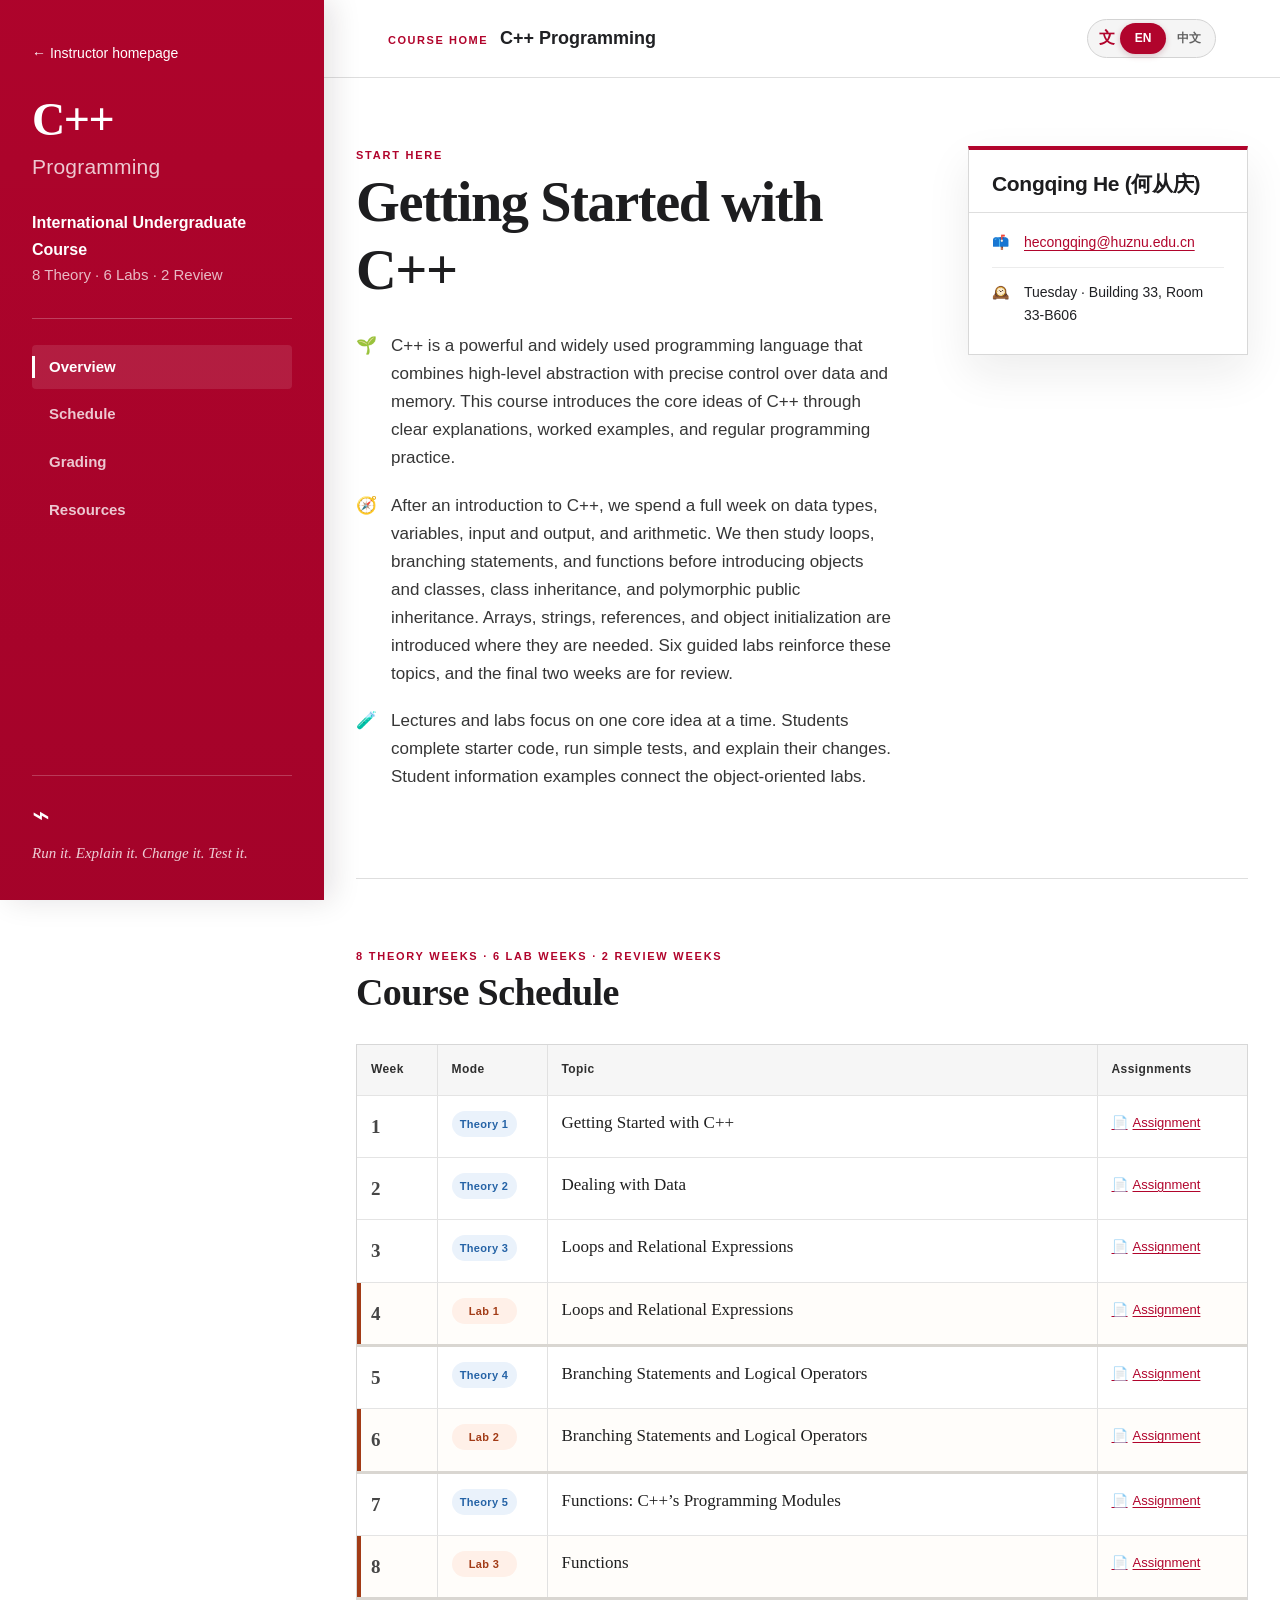
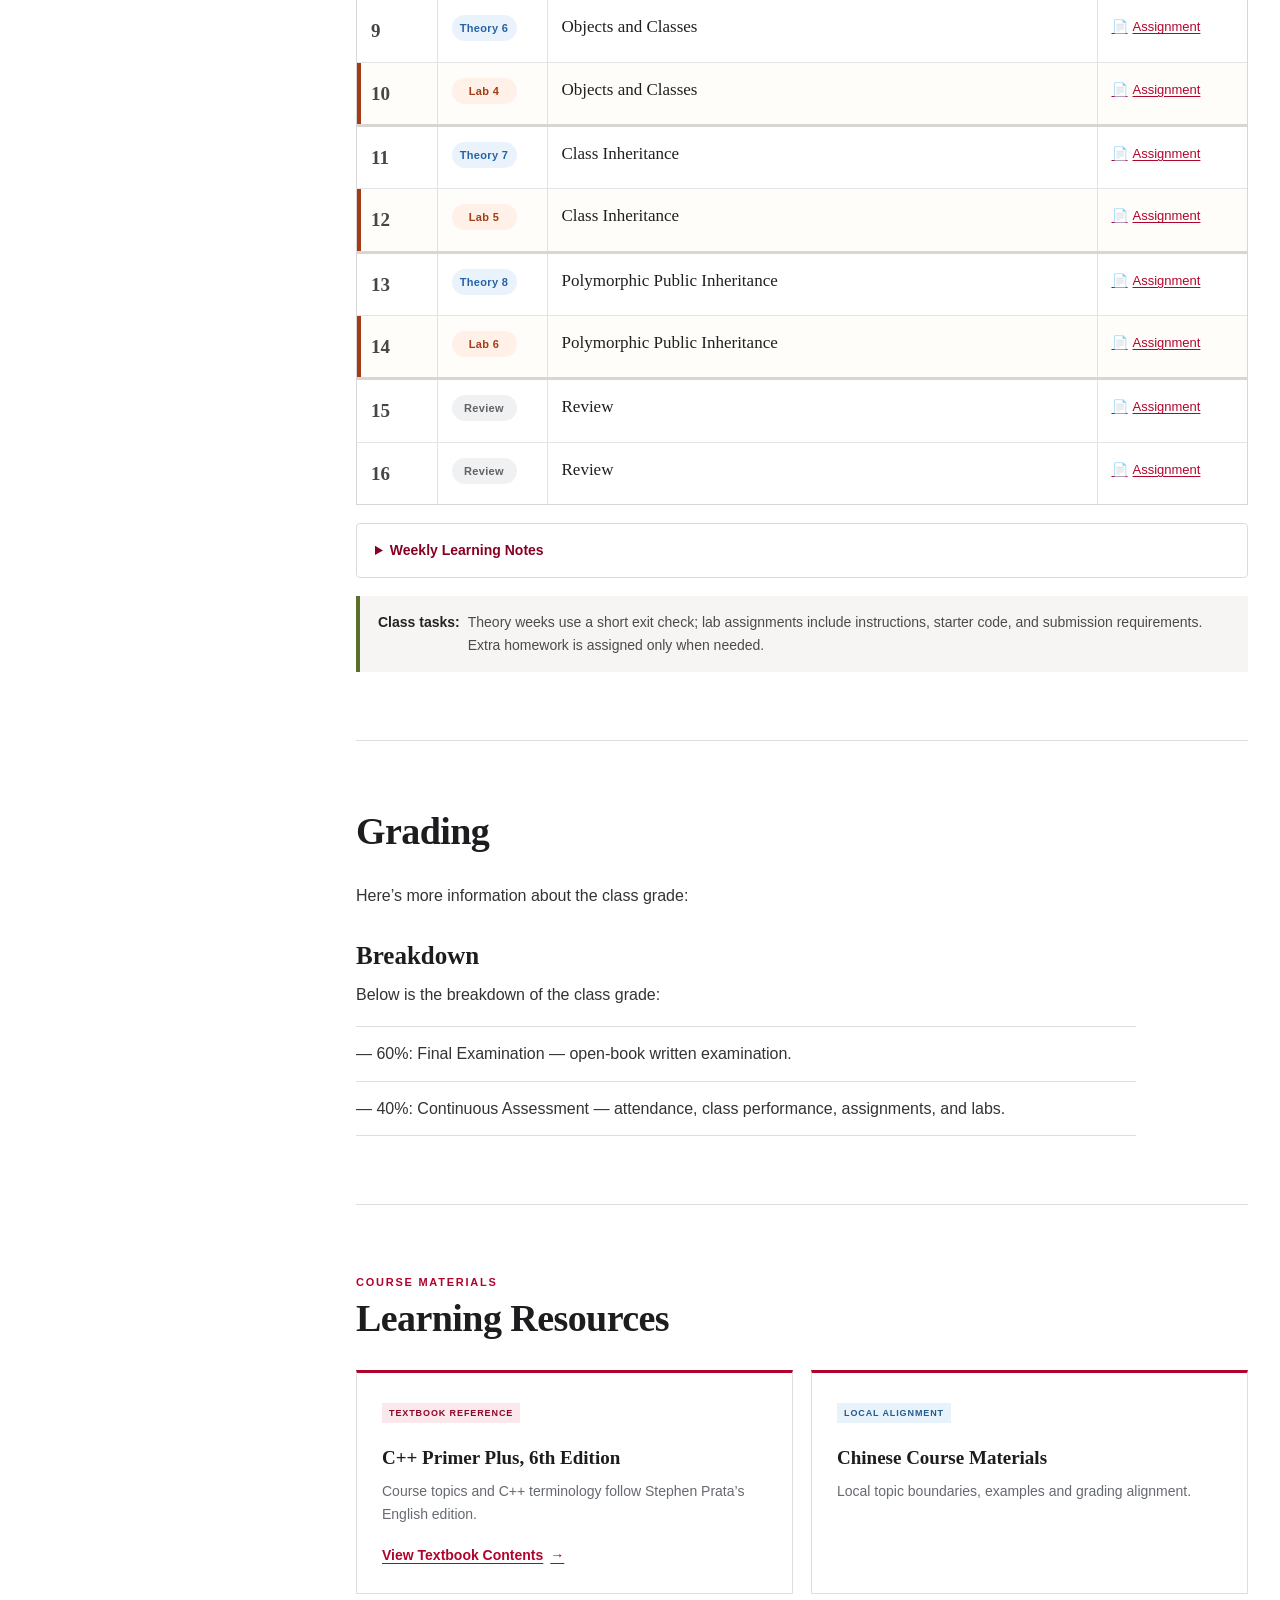
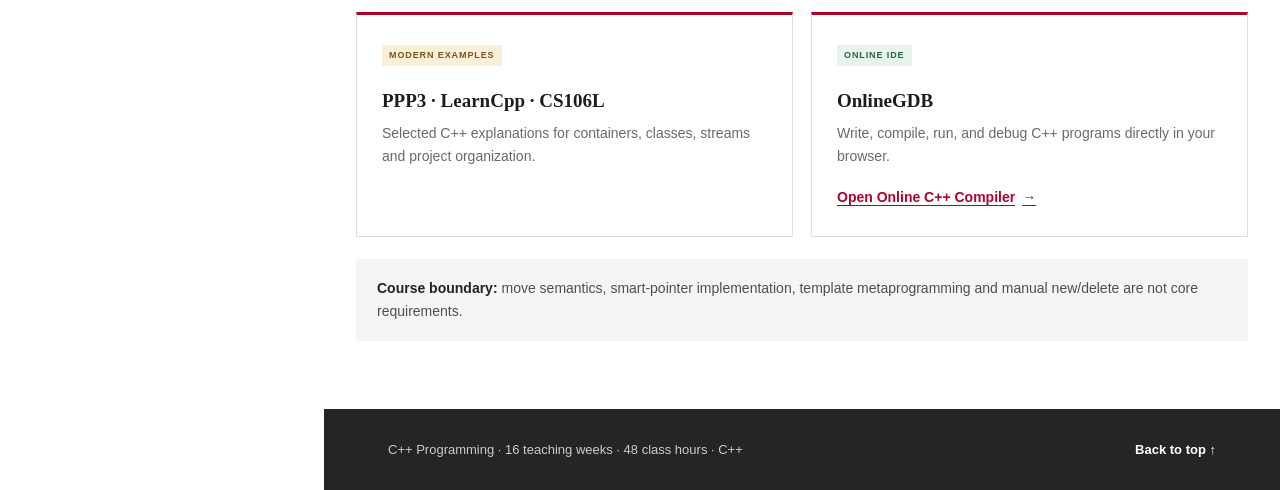
==== commit 38fbafa1: "Add Week 1 OnlineGDB assignment and remove Slides and Code schedule links" ====
--- a/index.html
+++ b/index.html
@@ -9,7 +9,7 @@
     />
     <title>C++ Programming</title>
     <link rel="canonical" href="https://hecongqing.github.io/cpp-course/" />
-    <link rel="stylesheet" href="styles.css?v=20260907-3" />
+    <link rel="stylesheet" href="styles.css?v=20260907-4" />
     <script src="script.js?v=20260828-2" defer></script>
   </head>
   <body>
@@ -119,7 +119,6 @@
                   <th scope="col" data-en="Week" data-zh="周次">Week</th>
                   <th scope="col" data-en="Mode" data-zh="类型">Mode</th>
                   <th scope="col" data-en="Topic" data-zh="题目">Topic</th>
-                  <th scope="col" data-en="Materials" data-zh="材料">Materials</th>
                   <th scope="col" data-en="Assignments" data-zh="作业">Assignments</th>
                 </tr>
               </thead>
@@ -130,14 +129,8 @@
                   <td data-label="Topic" data-label-en="Topic" data-label-zh="题目">
                     <strong data-en="Getting Started with C++" data-zh="C++入门">Getting Started with C++</strong>
                   </td>
-                  <td data-label="Materials" data-label-en="Materials" data-label-zh="材料">
-                    <div class="lecture-links">
-                      <a href="materials/assignments/mock.html?week=01&amp;kind=slides" target="_blank" rel="noopener"><span aria-hidden="true">📖</span><span data-en="Slides" data-zh="课件">Slides</span></a>
-                      <a href="materials/assignments/mock.html?week=01&amp;kind=code" target="_blank" rel="noopener"><span aria-hidden="true">💻</span><span data-en="Code" data-zh="代码">Code</span></a>
-                    </div>
-                  </td>
-                  <td data-label="Assignments" data-label-en="Assignments" data-label-zh="作业">
-                    <a class="assignment-document" href="materials/assignments/mock.html?week=01" target="_blank" rel="noopener"><span aria-hidden="true">📄</span><span data-en="Assignment" data-zh="作业">Assignment</span></a>
+                  <td data-label="Assignments" data-label-en="Assignments" data-label-zh="作业">
+                    <a class="assignment-document" href="materials/assignments/week01.html"><span aria-hidden="true">📄</span><span data-en="Assignment" data-zh="作业">Assignment</span></a>
                   </td>
                 </tr>
                 <tr class="theory-row">
@@ -146,14 +139,8 @@
                   <td data-label="Topic" data-label-en="Topic" data-label-zh="题目">
                     <strong data-en="Dealing with Data" data-zh="处理数据">Dealing with Data</strong>
                   </td>
-                  <td data-label="Materials" data-label-en="Materials" data-label-zh="材料">
-                    <div class="lecture-links">
-                      <a href="materials/assignments/mock.html?week=02&amp;kind=slides" target="_blank" rel="noopener"><span aria-hidden="true">📖</span><span data-en="Slides" data-zh="课件">Slides</span></a>
-                      <a href="materials/assignments/mock.html?week=02&amp;kind=code" target="_blank" rel="noopener"><span aria-hidden="true">💻</span><span data-en="Code" data-zh="代码">Code</span></a>
-                    </div>
-                  </td>
-                  <td data-label="Assignments" data-label-en="Assignments" data-label-zh="作业">
-                    <a class="assignment-document" href="materials/assignments/mock.html?week=02" target="_blank" rel="noopener"><span aria-hidden="true">📄</span><span data-en="Assignment" data-zh="作业">Assignment</span></a>
+                  <td data-label="Assignments" data-label-en="Assignments" data-label-zh="作业">
+                    <a class="assignment-document" href="materials/assignments/mock.html?week=02"><span aria-hidden="true">📄</span><span data-en="Assignment" data-zh="作业">Assignment</span></a>
                   </td>
                 </tr>
                 <tr class="theory-row">
@@ -162,14 +149,8 @@
                   <td data-label="Topic" data-label-en="Topic" data-label-zh="题目">
                     <strong data-en="Loops and Relational Expressions" data-zh="循环和关系表达式">Loops and Relational Expressions</strong>
                   </td>
-                  <td data-label="Materials" data-label-en="Materials" data-label-zh="材料">
-                    <div class="lecture-links">
-                      <a href="materials/assignments/mock.html?week=03&amp;kind=slides" target="_blank" rel="noopener"><span aria-hidden="true">📖</span><span data-en="Slides" data-zh="课件">Slides</span></a>
-                      <a href="materials/assignments/mock.html?week=03&amp;kind=code" target="_blank" rel="noopener"><span aria-hidden="true">💻</span><span data-en="Code" data-zh="代码">Code</span></a>
-                    </div>
-                  </td>
-                  <td data-label="Assignments" data-label-en="Assignments" data-label-zh="作业">
-                    <a class="assignment-document" href="materials/assignments/mock.html?week=03" target="_blank" rel="noopener"><span aria-hidden="true">📄</span><span data-en="Assignment" data-zh="作业">Assignment</span></a>
+                  <td data-label="Assignments" data-label-en="Assignments" data-label-zh="作业">
+                    <a class="assignment-document" href="materials/assignments/mock.html?week=03"><span aria-hidden="true">📄</span><span data-en="Assignment" data-zh="作业">Assignment</span></a>
                   </td>
                 </tr>
                 <tr class="lab-row cycle-end">
@@ -178,12 +159,6 @@
                   <td data-label="Topic" data-label-en="Topic" data-label-zh="题目">
                     <strong data-en="Loops and Relational Expressions" data-zh="循环和关系表达式">Loops and Relational Expressions</strong>
                   </td>
-                  <td data-label="Materials" data-label-en="Materials" data-label-zh="材料">
-                    <div class="lecture-links">
-                      <a href="materials/assignments/mock.html?week=04&amp;kind=slides" target="_blank" rel="noopener"><span aria-hidden="true">📖</span><span data-en="Slides" data-zh="课件">Slides</span></a>
-                      <a href="materials/assignments/mock.html?week=04&amp;kind=code" target="_blank" rel="noopener"><span aria-hidden="true">💻</span><span data-en="Code" data-zh="代码">Code</span></a>
-                    </div>
-                  </td>
                   <td data-label="Assignments" data-label-en="Assignments" data-label-zh="作业">
                     <a class="assignment-document" href="materials/assignments/lab01.html"><span aria-hidden="true">📄</span><span data-en="Assignment" data-zh="作业">Assignment</span></a>
                   </td>
@@ -194,14 +169,8 @@
                   <td data-label="Topic" data-label-en="Topic" data-label-zh="题目">
                     <strong data-en="Branching Statements and Logical Operators" data-zh="分支语句和逻辑运算符">Branching Statements and Logical Operators</strong>
                   </td>
-                  <td data-label="Materials" data-label-en="Materials" data-label-zh="材料">
-                    <div class="lecture-links">
-                      <a href="materials/assignments/mock.html?week=05&amp;kind=slides" target="_blank" rel="noopener"><span aria-hidden="true">📖</span><span data-en="Slides" data-zh="课件">Slides</span></a>
-                      <a href="materials/assignments/mock.html?week=05&amp;kind=code" target="_blank" rel="noopener"><span aria-hidden="true">💻</span><span data-en="Code" data-zh="代码">Code</span></a>
-                    </div>
-                  </td>
-                  <td data-label="Assignments" data-label-en="Assignments" data-label-zh="作业">
-                    <a class="assignment-document" href="materials/assignments/mock.html?week=05" target="_blank" rel="noopener"><span aria-hidden="true">📄</span><span data-en="Assignment" data-zh="作业">Assignment</span></a>
+                  <td data-label="Assignments" data-label-en="Assignments" data-label-zh="作业">
+                    <a class="assignment-document" href="materials/assignments/mock.html?week=05"><span aria-hidden="true">📄</span><span data-en="Assignment" data-zh="作业">Assignment</span></a>
                   </td>
                 </tr>
                 <tr class="lab-row cycle-end">
@@ -210,12 +179,6 @@
                   <td data-label="Topic" data-label-en="Topic" data-label-zh="题目">
                     <strong data-en="Branching Statements and Logical Operators" data-zh="分支语句和逻辑运算符">Branching Statements and Logical Operators</strong>
                   </td>
-                  <td data-label="Materials" data-label-en="Materials" data-label-zh="材料">
-                    <div class="lecture-links">
-                      <a href="materials/assignments/mock.html?week=06&amp;kind=slides" target="_blank" rel="noopener"><span aria-hidden="true">📖</span><span data-en="Slides" data-zh="课件">Slides</span></a>
-                      <a href="materials/assignments/mock.html?week=06&amp;kind=code" target="_blank" rel="noopener"><span aria-hidden="true">💻</span><span data-en="Code" data-zh="代码">Code</span></a>
-                    </div>
-                  </td>
                   <td data-label="Assignments" data-label-en="Assignments" data-label-zh="作业">
                     <a class="assignment-document" href="materials/assignments/lab02.html"><span aria-hidden="true">📄</span><span data-en="Assignment" data-zh="作业">Assignment</span></a>
                   </td>
@@ -226,14 +189,8 @@
                   <td data-label="Topic" data-label-en="Topic" data-label-zh="题目">
                     <strong data-en="Functions: C++’s Programming Modules" data-zh="函数：C++的编程模块">Functions: C++’s Programming Modules</strong>
                   </td>
-                  <td data-label="Materials" data-label-en="Materials" data-label-zh="材料">
-                    <div class="lecture-links">
-                      <a href="materials/assignments/mock.html?week=07&amp;kind=slides" target="_blank" rel="noopener"><span aria-hidden="true">📖</span><span data-en="Slides" data-zh="课件">Slides</span></a>
-                      <a href="materials/assignments/mock.html?week=07&amp;kind=code" target="_blank" rel="noopener"><span aria-hidden="true">💻</span><span data-en="Code" data-zh="代码">Code</span></a>
-                    </div>
-                  </td>
-                  <td data-label="Assignments" data-label-en="Assignments" data-label-zh="作业">
-                    <a class="assignment-document" href="materials/assignments/mock.html?week=07" target="_blank" rel="noopener"><span aria-hidden="true">📄</span><span data-en="Assignment" data-zh="作业">Assignment</span></a>
+                  <td data-label="Assignments" data-label-en="Assignments" data-label-zh="作业">
+                    <a class="assignment-document" href="materials/assignments/mock.html?week=07"><span aria-hidden="true">📄</span><span data-en="Assignment" data-zh="作业">Assignment</span></a>
                   </td>
                 </tr>
                 <tr class="lab-row cycle-end">
@@ -242,12 +199,6 @@
                   <td data-label="Topic" data-label-en="Topic" data-label-zh="题目">
                     <strong data-en="Functions" data-zh="函数">Functions</strong>
                   </td>
-                  <td data-label="Materials" data-label-en="Materials" data-label-zh="材料">
-                    <div class="lecture-links">
-                      <a href="materials/assignments/mock.html?week=08&amp;kind=slides" target="_blank" rel="noopener"><span aria-hidden="true">📖</span><span data-en="Slides" data-zh="课件">Slides</span></a>
-                      <a href="materials/assignments/mock.html?week=08&amp;kind=code" target="_blank" rel="noopener"><span aria-hidden="true">💻</span><span data-en="Code" data-zh="代码">Code</span></a>
-                    </div>
-                  </td>
                   <td data-label="Assignments" data-label-en="Assignments" data-label-zh="作业">
                     <a class="assignment-document" href="materials/assignments/lab03.html"><span aria-hidden="true">📄</span><span data-en="Assignment" data-zh="作业">Assignment</span></a>
                   </td>
@@ -258,14 +209,8 @@
                   <td data-label="Topic" data-label-en="Topic" data-label-zh="题目">
                     <strong data-en="Objects and Classes" data-zh="对象和类">Objects and Classes</strong>
                   </td>
-                  <td data-label="Materials" data-label-en="Materials" data-label-zh="材料">
-                    <div class="lecture-links">
-                      <a href="materials/assignments/mock.html?week=09&amp;kind=slides" target="_blank" rel="noopener"><span aria-hidden="true">📖</span><span data-en="Slides" data-zh="课件">Slides</span></a>
-                      <a href="materials/assignments/mock.html?week=09&amp;kind=code" target="_blank" rel="noopener"><span aria-hidden="true">💻</span><span data-en="Code" data-zh="代码">Code</span></a>
-                    </div>
-                  </td>
-                  <td data-label="Assignments" data-label-en="Assignments" data-label-zh="作业">
-                    <a class="assignment-document" href="materials/assignments/mock.html?week=09" target="_blank" rel="noopener"><span aria-hidden="true">📄</span><span data-en="Assignment" data-zh="作业">Assignment</span></a>
+                  <td data-label="Assignments" data-label-en="Assignments" data-label-zh="作业">
+                    <a class="assignment-document" href="materials/assignments/mock.html?week=09"><span aria-hidden="true">📄</span><span data-en="Assignment" data-zh="作业">Assignment</span></a>
                   </td>
                 </tr>
                 <tr class="lab-row cycle-end">
@@ -274,12 +219,6 @@
                   <td data-label="Topic" data-label-en="Topic" data-label-zh="题目">
                     <strong data-en="Objects and Classes" data-zh="对象和类">Objects and Classes</strong>
                   </td>
-                  <td data-label="Materials" data-label-en="Materials" data-label-zh="材料">
-                    <div class="lecture-links">
-                      <a href="materials/assignments/mock.html?week=10&amp;kind=slides" target="_blank" rel="noopener"><span aria-hidden="true">📖</span><span data-en="Slides" data-zh="课件">Slides</span></a>
-                      <a href="materials/assignments/mock.html?week=10&amp;kind=code" target="_blank" rel="noopener"><span aria-hidden="true">💻</span><span data-en="Code" data-zh="代码">Code</span></a>
-                    </div>
-                  </td>
                   <td data-label="Assignments" data-label-en="Assignments" data-label-zh="作业">
                     <a class="assignment-document" href="materials/assignments/lab04.html"><span aria-hidden="true">📄</span><span data-en="Assignment" data-zh="作业">Assignment</span></a>
                   </td>
@@ -290,14 +229,8 @@
                   <td data-label="Topic" data-label-en="Topic" data-label-zh="题目">
                     <strong data-en="Class Inheritance" data-zh="类继承">Class Inheritance</strong>
                   </td>
-                  <td data-label="Materials" data-label-en="Materials" data-label-zh="材料">
-                    <div class="lecture-links">
-                      <a href="materials/assignments/mock.html?week=11&amp;kind=slides" target="_blank" rel="noopener"><span aria-hidden="true">📖</span><span data-en="Slides" data-zh="课件">Slides</span></a>
-                      <a href="materials/assignments/mock.html?week=11&amp;kind=code" target="_blank" rel="noopener"><span aria-hidden="true">💻</span><span data-en="Code" data-zh="代码">Code</span></a>
-                    </div>
-                  </td>
-                  <td data-label="Assignments" data-label-en="Assignments" data-label-zh="作业">
-                    <a class="assignment-document" href="materials/assignments/mock.html?week=11" target="_blank" rel="noopener"><span aria-hidden="true">📄</span><span data-en="Assignment" data-zh="作业">Assignment</span></a>
+                  <td data-label="Assignments" data-label-en="Assignments" data-label-zh="作业">
+                    <a class="assignment-document" href="materials/assignments/mock.html?week=11"><span aria-hidden="true">📄</span><span data-en="Assignment" data-zh="作业">Assignment</span></a>
                   </td>
                 </tr>
                 <tr class="lab-row cycle-end">
@@ -306,12 +239,6 @@
                   <td data-label="Topic" data-label-en="Topic" data-label-zh="题目">
                     <strong data-en="Class Inheritance" data-zh="类继承">Class Inheritance</strong>
                   </td>
-                  <td data-label="Materials" data-label-en="Materials" data-label-zh="材料">
-                    <div class="lecture-links">
-                      <a href="materials/assignments/mock.html?week=12&amp;kind=slides" target="_blank" rel="noopener"><span aria-hidden="true">📖</span><span data-en="Slides" data-zh="课件">Slides</span></a>
-                      <a href="materials/assignments/mock.html?week=12&amp;kind=code" target="_blank" rel="noopener"><span aria-hidden="true">💻</span><span data-en="Code" data-zh="代码">Code</span></a>
-                    </div>
-                  </td>
                   <td data-label="Assignments" data-label-en="Assignments" data-label-zh="作业">
                     <a class="assignment-document" href="materials/assignments/lab05.html"><span aria-hidden="true">📄</span><span data-en="Assignment" data-zh="作业">Assignment</span></a>
                   </td>
@@ -322,14 +249,8 @@
                   <td data-label="Topic" data-label-en="Topic" data-label-zh="题目">
                     <strong data-en="Polymorphic Public Inheritance" data-zh="多态公有继承">Polymorphic Public Inheritance</strong>
                   </td>
-                  <td data-label="Materials" data-label-en="Materials" data-label-zh="材料">
-                    <div class="lecture-links">
-                      <a href="materials/assignments/mock.html?week=13&amp;kind=slides" target="_blank" rel="noopener"><span aria-hidden="true">📖</span><span data-en="Slides" data-zh="课件">Slides</span></a>
-                      <a href="materials/assignments/mock.html?week=13&amp;kind=code" target="_blank" rel="noopener"><span aria-hidden="true">💻</span><span data-en="Code" data-zh="代码">Code</span></a>
-                    </div>
-                  </td>
-                  <td data-label="Assignments" data-label-en="Assignments" data-label-zh="作业">
-                    <a class="assignment-document" href="materials/assignments/mock.html?week=13" target="_blank" rel="noopener"><span aria-hidden="true">📄</span><span data-en="Assignment" data-zh="作业">Assignment</span></a>
+                  <td data-label="Assignments" data-label-en="Assignments" data-label-zh="作业">
+                    <a class="assignment-document" href="materials/assignments/mock.html?week=13"><span aria-hidden="true">📄</span><span data-en="Assignment" data-zh="作业">Assignment</span></a>
                   </td>
                 </tr>
                 <tr class="lab-row cycle-end">
@@ -337,12 +258,6 @@
                   <td data-label="Mode" data-label-en="Mode" data-label-zh="类型"><span class="mode-badge lab" data-en="Lab 6" data-zh="实验周 6">Lab 6</span></td>
                   <td data-label="Topic" data-label-en="Topic" data-label-zh="题目">
                     <strong data-en="Polymorphic Public Inheritance" data-zh="多态公有继承">Polymorphic Public Inheritance</strong>
-                  </td>
-                  <td data-label="Materials" data-label-en="Materials" data-label-zh="材料">
-                    <div class="lecture-links">
-                      <a href="materials/assignments/mock.html?week=14&amp;kind=slides" target="_blank" rel="noopener"><span aria-hidden="true">📖</span><span data-en="Slides" data-zh="课件">Slides</span></a>
-                      <a href="materials/assignments/mock.html?week=14&amp;kind=code" target="_blank" rel="noopener"><span aria-hidden="true">💻</span><span data-en="Code" data-zh="代码">Code</span></a>
-                    </div>
                   </td>
                   <td data-label="Assignments" data-label-en="Assignments" data-label-zh="作业">
                     <a class="assignment-document" href="materials/assignments/lab06.html"><span aria-hidden="true">📄</span><span data-en="Assignment" data-zh="作业">Assignment</span></a>
@@ -354,14 +269,8 @@
                   <td data-label="Topic" data-label-en="Topic" data-label-zh="题目">
                     <strong data-en="Review" data-zh="复习">Review</strong>
                   </td>
-                  <td data-label="Materials" data-label-en="Materials" data-label-zh="材料">
-                    <div class="lecture-links">
-                      <a href="materials/assignments/mock.html?week=15&amp;kind=slides" target="_blank" rel="noopener"><span aria-hidden="true">📖</span><span data-en="Slides" data-zh="课件">Slides</span></a>
-                      <a href="materials/assignments/mock.html?week=15&amp;kind=code" target="_blank" rel="noopener"><span aria-hidden="true">💻</span><span data-en="Code" data-zh="代码">Code</span></a>
-                    </div>
-                  </td>
-                  <td data-label="Assignments" data-label-en="Assignments" data-label-zh="作业">
-                    <a class="assignment-document" href="materials/assignments/mock.html?week=15" target="_blank" rel="noopener"><span aria-hidden="true">📄</span><span data-en="Assignment" data-zh="作业">Assignment</span></a>
+                  <td data-label="Assignments" data-label-en="Assignments" data-label-zh="作业">
+                    <a class="assignment-document" href="materials/assignments/mock.html?week=15"><span aria-hidden="true">📄</span><span data-en="Assignment" data-zh="作业">Assignment</span></a>
                   </td>
                 </tr>
                 <tr class="review-row">
@@ -370,14 +279,8 @@
                   <td data-label="Topic" data-label-en="Topic" data-label-zh="题目">
                     <strong data-en="Review" data-zh="复习">Review</strong>
                   </td>
-                  <td data-label="Materials" data-label-en="Materials" data-label-zh="材料">
-                    <div class="lecture-links">
-                      <a href="materials/assignments/mock.html?week=16&amp;kind=slides" target="_blank" rel="noopener"><span aria-hidden="true">📖</span><span data-en="Slides" data-zh="课件">Slides</span></a>
-                      <a href="materials/assignments/mock.html?week=16&amp;kind=code" target="_blank" rel="noopener"><span aria-hidden="true">💻</span><span data-en="Code" data-zh="代码">Code</span></a>
-                    </div>
-                  </td>
-                  <td data-label="Assignments" data-label-en="Assignments" data-label-zh="作业">
-                    <a class="assignment-document" href="materials/assignments/mock.html?week=16" target="_blank" rel="noopener"><span aria-hidden="true">📄</span><span data-en="Assignment" data-zh="作业">Assignment</span></a>
+                  <td data-label="Assignments" data-label-en="Assignments" data-label-zh="作业">
+                    <a class="assignment-document" href="materials/assignments/mock.html?week=16"><span aria-hidden="true">📄</span><span data-en="Assignment" data-zh="作业">Assignment</span></a>
                   </td>
                 </tr>
               </tbody>
--- a/styles.css
+++ b/styles.css
@@ -399,7 +399,7 @@
 
 .schedule-table {
   width: 100%;
-  min-width: 820px;
+  min-width: 580px;
   border-collapse: collapse;
   table-layout: fixed;
 }
@@ -438,15 +438,11 @@
 }
 
 .schedule-table th:nth-child(3) {
-  width: 24%;
+  width: auto;
 }
 
 .schedule-table th:nth-child(4) {
-  width: 140px;
-}
-
-.schedule-table th:nth-child(5) {
-  width: auto;
+  width: 150px;
 }
 
 .schedule-table td {
@@ -478,7 +474,7 @@
   margin-top: 0;
 }
 
-.schedule-table td:nth-child(5) {
+.schedule-table td:nth-child(4) {
   color: #383838;
 }
 
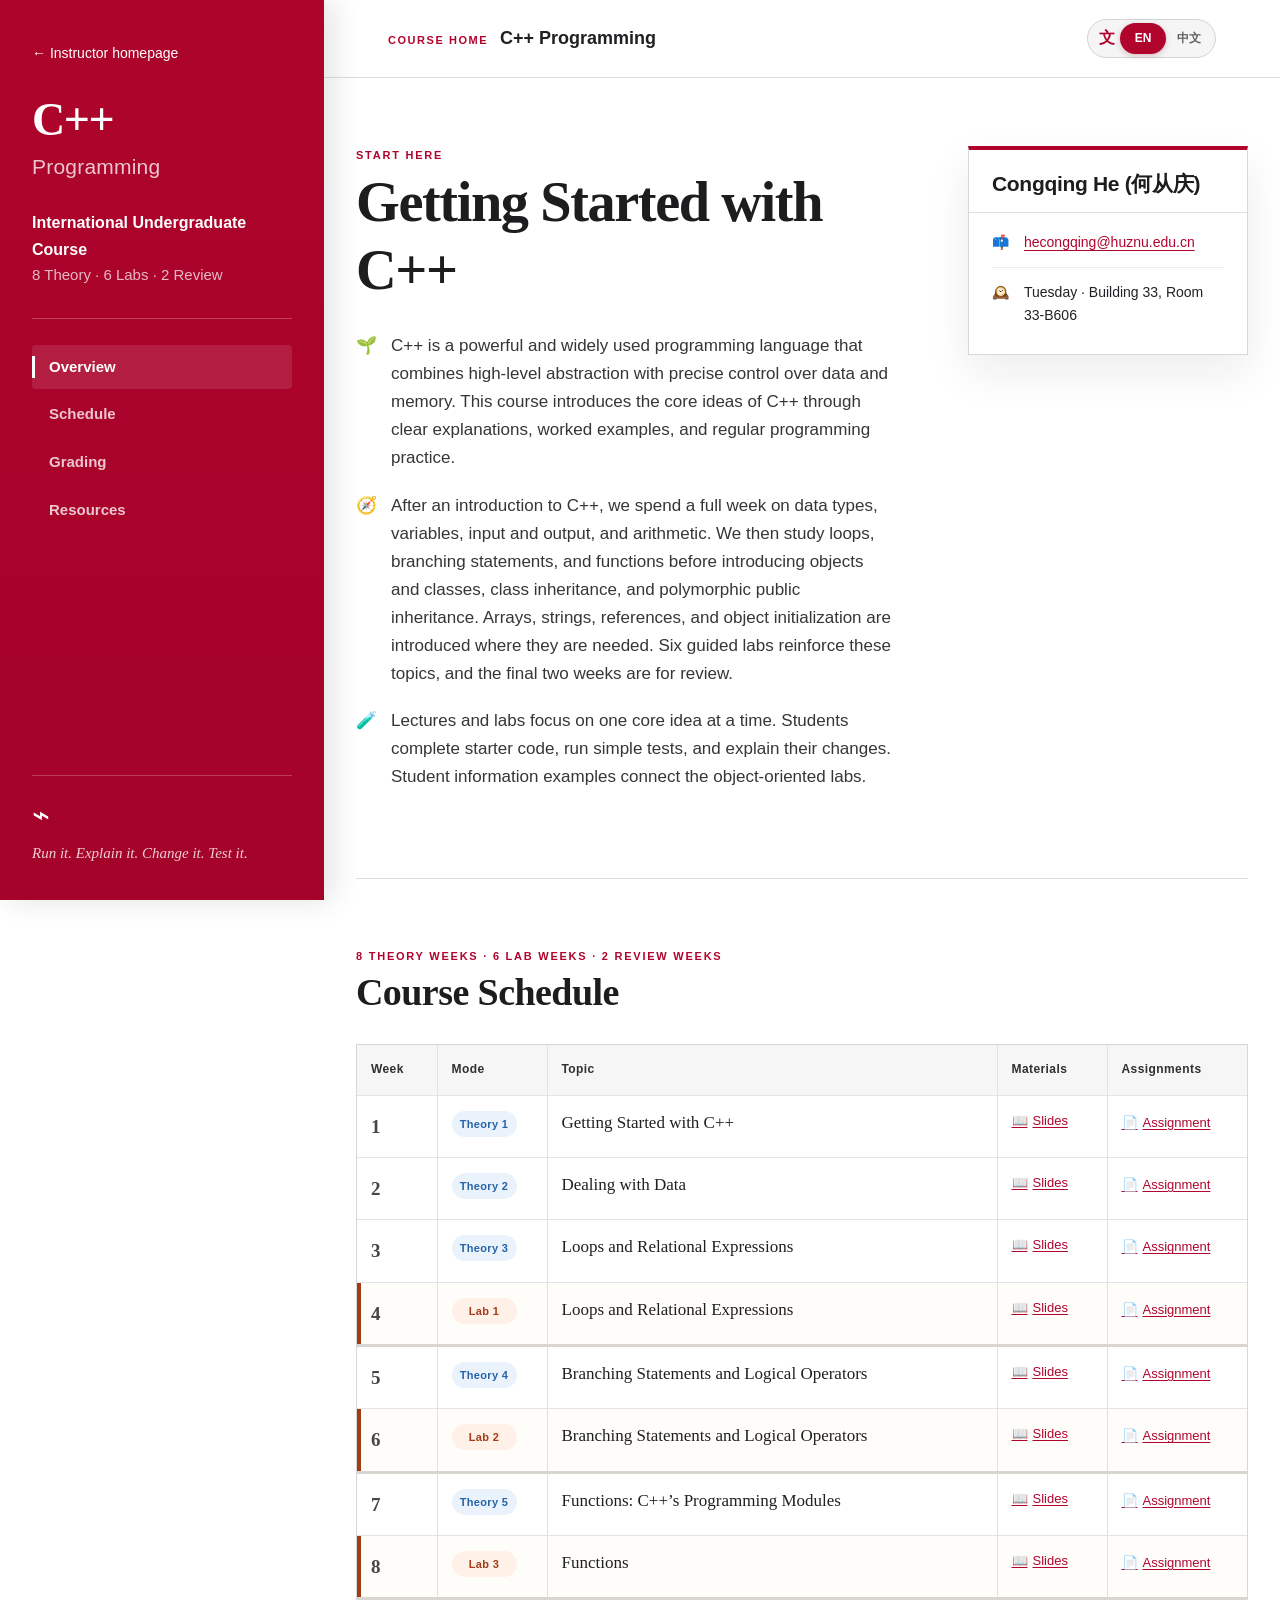
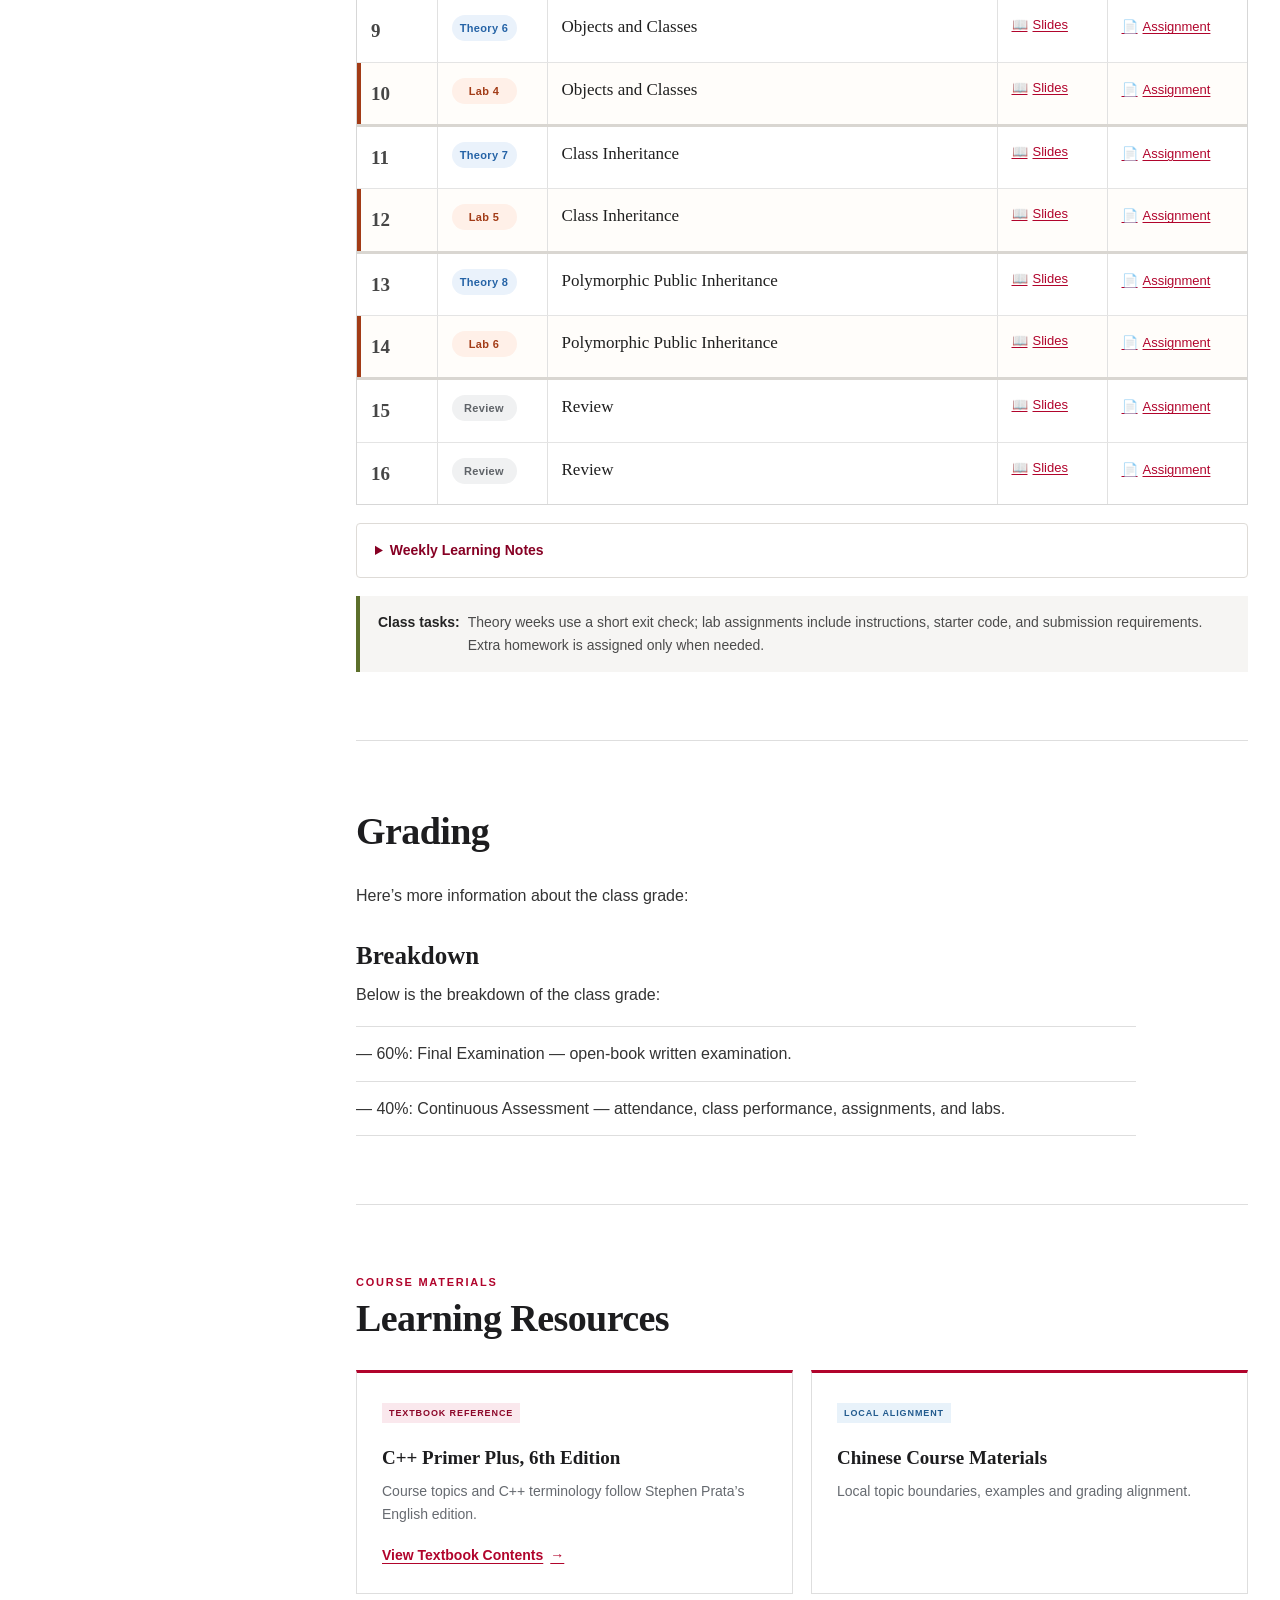
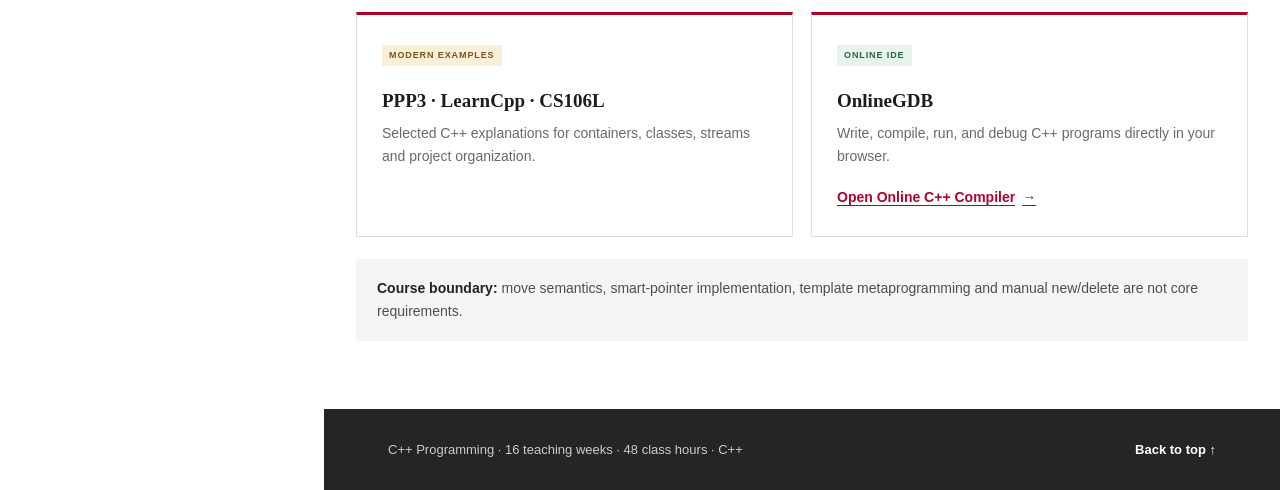
==== commit f57bcb35: "Restore Slides links and publish the Week 1 PDF" ====
--- a/index.html
+++ b/index.html
@@ -9,7 +9,7 @@
     />
     <title>C++ Programming</title>
     <link rel="canonical" href="https://hecongqing.github.io/cpp-course/" />
-    <link rel="stylesheet" href="styles.css?v=20260907-4" />
+    <link rel="stylesheet" href="styles.css?v=20260907-5" />
     <script src="script.js?v=20260828-2" defer></script>
   </head>
   <body>
@@ -119,6 +119,7 @@
                   <th scope="col" data-en="Week" data-zh="周次">Week</th>
                   <th scope="col" data-en="Mode" data-zh="类型">Mode</th>
                   <th scope="col" data-en="Topic" data-zh="题目">Topic</th>
+                  <th scope="col" data-en="Materials" data-zh="材料">Materials</th>
                   <th scope="col" data-en="Assignments" data-zh="作业">Assignments</th>
                 </tr>
               </thead>
@@ -129,6 +130,7 @@
                   <td data-label="Topic" data-label-en="Topic" data-label-zh="题目">
                     <strong data-en="Getting Started with C++" data-zh="C++入门">Getting Started with C++</strong>
                   </td>
+                  <td data-label="Materials" data-label-en="Materials" data-label-zh="材料"><div class="lecture-links"><a href="materials/slides/week1_v4.pdf" target="_blank" rel="noopener"><span aria-hidden="true">📖</span><span data-en="Slides" data-zh="课件">Slides</span></a></div></td>
                   <td data-label="Assignments" data-label-en="Assignments" data-label-zh="作业">
                     <a class="assignment-document" href="materials/assignments/week01.html"><span aria-hidden="true">📄</span><span data-en="Assignment" data-zh="作业">Assignment</span></a>
                   </td>
@@ -139,6 +141,7 @@
                   <td data-label="Topic" data-label-en="Topic" data-label-zh="题目">
                     <strong data-en="Dealing with Data" data-zh="处理数据">Dealing with Data</strong>
                   </td>
+                  <td data-label="Materials" data-label-en="Materials" data-label-zh="材料"><div class="lecture-links"><a href="materials/assignments/mock.html?week=02&amp;kind=slides" target="_blank" rel="noopener"><span aria-hidden="true">📖</span><span data-en="Slides" data-zh="课件">Slides</span></a></div></td>
                   <td data-label="Assignments" data-label-en="Assignments" data-label-zh="作业">
                     <a class="assignment-document" href="materials/assignments/mock.html?week=02"><span aria-hidden="true">📄</span><span data-en="Assignment" data-zh="作业">Assignment</span></a>
                   </td>
@@ -149,6 +152,7 @@
                   <td data-label="Topic" data-label-en="Topic" data-label-zh="题目">
                     <strong data-en="Loops and Relational Expressions" data-zh="循环和关系表达式">Loops and Relational Expressions</strong>
                   </td>
+                  <td data-label="Materials" data-label-en="Materials" data-label-zh="材料"><div class="lecture-links"><a href="materials/assignments/mock.html?week=03&amp;kind=slides" target="_blank" rel="noopener"><span aria-hidden="true">📖</span><span data-en="Slides" data-zh="课件">Slides</span></a></div></td>
                   <td data-label="Assignments" data-label-en="Assignments" data-label-zh="作业">
                     <a class="assignment-document" href="materials/assignments/mock.html?week=03"><span aria-hidden="true">📄</span><span data-en="Assignment" data-zh="作业">Assignment</span></a>
                   </td>
@@ -159,6 +163,7 @@
                   <td data-label="Topic" data-label-en="Topic" data-label-zh="题目">
                     <strong data-en="Loops and Relational Expressions" data-zh="循环和关系表达式">Loops and Relational Expressions</strong>
                   </td>
+                  <td data-label="Materials" data-label-en="Materials" data-label-zh="材料"><div class="lecture-links"><a href="materials/assignments/mock.html?week=04&amp;kind=slides" target="_blank" rel="noopener"><span aria-hidden="true">📖</span><span data-en="Slides" data-zh="课件">Slides</span></a></div></td>
                   <td data-label="Assignments" data-label-en="Assignments" data-label-zh="作业">
                     <a class="assignment-document" href="materials/assignments/lab01.html"><span aria-hidden="true">📄</span><span data-en="Assignment" data-zh="作业">Assignment</span></a>
                   </td>
@@ -169,6 +174,7 @@
                   <td data-label="Topic" data-label-en="Topic" data-label-zh="题目">
                     <strong data-en="Branching Statements and Logical Operators" data-zh="分支语句和逻辑运算符">Branching Statements and Logical Operators</strong>
                   </td>
+                  <td data-label="Materials" data-label-en="Materials" data-label-zh="材料"><div class="lecture-links"><a href="materials/assignments/mock.html?week=05&amp;kind=slides" target="_blank" rel="noopener"><span aria-hidden="true">📖</span><span data-en="Slides" data-zh="课件">Slides</span></a></div></td>
                   <td data-label="Assignments" data-label-en="Assignments" data-label-zh="作业">
                     <a class="assignment-document" href="materials/assignments/mock.html?week=05"><span aria-hidden="true">📄</span><span data-en="Assignment" data-zh="作业">Assignment</span></a>
                   </td>
@@ -179,6 +185,7 @@
                   <td data-label="Topic" data-label-en="Topic" data-label-zh="题目">
                     <strong data-en="Branching Statements and Logical Operators" data-zh="分支语句和逻辑运算符">Branching Statements and Logical Operators</strong>
                   </td>
+                  <td data-label="Materials" data-label-en="Materials" data-label-zh="材料"><div class="lecture-links"><a href="materials/assignments/mock.html?week=06&amp;kind=slides" target="_blank" rel="noopener"><span aria-hidden="true">📖</span><span data-en="Slides" data-zh="课件">Slides</span></a></div></td>
                   <td data-label="Assignments" data-label-en="Assignments" data-label-zh="作业">
                     <a class="assignment-document" href="materials/assignments/lab02.html"><span aria-hidden="true">📄</span><span data-en="Assignment" data-zh="作业">Assignment</span></a>
                   </td>
@@ -189,6 +196,7 @@
                   <td data-label="Topic" data-label-en="Topic" data-label-zh="题目">
                     <strong data-en="Functions: C++’s Programming Modules" data-zh="函数：C++的编程模块">Functions: C++’s Programming Modules</strong>
                   </td>
+                  <td data-label="Materials" data-label-en="Materials" data-label-zh="材料"><div class="lecture-links"><a href="materials/assignments/mock.html?week=07&amp;kind=slides" target="_blank" rel="noopener"><span aria-hidden="true">📖</span><span data-en="Slides" data-zh="课件">Slides</span></a></div></td>
                   <td data-label="Assignments" data-label-en="Assignments" data-label-zh="作业">
                     <a class="assignment-document" href="materials/assignments/mock.html?week=07"><span aria-hidden="true">📄</span><span data-en="Assignment" data-zh="作业">Assignment</span></a>
                   </td>
@@ -199,6 +207,7 @@
                   <td data-label="Topic" data-label-en="Topic" data-label-zh="题目">
                     <strong data-en="Functions" data-zh="函数">Functions</strong>
                   </td>
+                  <td data-label="Materials" data-label-en="Materials" data-label-zh="材料"><div class="lecture-links"><a href="materials/assignments/mock.html?week=08&amp;kind=slides" target="_blank" rel="noopener"><span aria-hidden="true">📖</span><span data-en="Slides" data-zh="课件">Slides</span></a></div></td>
                   <td data-label="Assignments" data-label-en="Assignments" data-label-zh="作业">
                     <a class="assignment-document" href="materials/assignments/lab03.html"><span aria-hidden="true">📄</span><span data-en="Assignment" data-zh="作业">Assignment</span></a>
                   </td>
@@ -209,6 +218,7 @@
                   <td data-label="Topic" data-label-en="Topic" data-label-zh="题目">
                     <strong data-en="Objects and Classes" data-zh="对象和类">Objects and Classes</strong>
                   </td>
+                  <td data-label="Materials" data-label-en="Materials" data-label-zh="材料"><div class="lecture-links"><a href="materials/assignments/mock.html?week=09&amp;kind=slides" target="_blank" rel="noopener"><span aria-hidden="true">📖</span><span data-en="Slides" data-zh="课件">Slides</span></a></div></td>
                   <td data-label="Assignments" data-label-en="Assignments" data-label-zh="作业">
                     <a class="assignment-document" href="materials/assignments/mock.html?week=09"><span aria-hidden="true">📄</span><span data-en="Assignment" data-zh="作业">Assignment</span></a>
                   </td>
@@ -219,6 +229,7 @@
                   <td data-label="Topic" data-label-en="Topic" data-label-zh="题目">
                     <strong data-en="Objects and Classes" data-zh="对象和类">Objects and Classes</strong>
                   </td>
+                  <td data-label="Materials" data-label-en="Materials" data-label-zh="材料"><div class="lecture-links"><a href="materials/assignments/mock.html?week=10&amp;kind=slides" target="_blank" rel="noopener"><span aria-hidden="true">📖</span><span data-en="Slides" data-zh="课件">Slides</span></a></div></td>
                   <td data-label="Assignments" data-label-en="Assignments" data-label-zh="作业">
                     <a class="assignment-document" href="materials/assignments/lab04.html"><span aria-hidden="true">📄</span><span data-en="Assignment" data-zh="作业">Assignment</span></a>
                   </td>
@@ -229,6 +240,7 @@
                   <td data-label="Topic" data-label-en="Topic" data-label-zh="题目">
                     <strong data-en="Class Inheritance" data-zh="类继承">Class Inheritance</strong>
                   </td>
+                  <td data-label="Materials" data-label-en="Materials" data-label-zh="材料"><div class="lecture-links"><a href="materials/assignments/mock.html?week=11&amp;kind=slides" target="_blank" rel="noopener"><span aria-hidden="true">📖</span><span data-en="Slides" data-zh="课件">Slides</span></a></div></td>
                   <td data-label="Assignments" data-label-en="Assignments" data-label-zh="作业">
                     <a class="assignment-document" href="materials/assignments/mock.html?week=11"><span aria-hidden="true">📄</span><span data-en="Assignment" data-zh="作业">Assignment</span></a>
                   </td>
@@ -239,6 +251,7 @@
                   <td data-label="Topic" data-label-en="Topic" data-label-zh="题目">
                     <strong data-en="Class Inheritance" data-zh="类继承">Class Inheritance</strong>
                   </td>
+                  <td data-label="Materials" data-label-en="Materials" data-label-zh="材料"><div class="lecture-links"><a href="materials/assignments/mock.html?week=12&amp;kind=slides" target="_blank" rel="noopener"><span aria-hidden="true">📖</span><span data-en="Slides" data-zh="课件">Slides</span></a></div></td>
                   <td data-label="Assignments" data-label-en="Assignments" data-label-zh="作业">
                     <a class="assignment-document" href="materials/assignments/lab05.html"><span aria-hidden="true">📄</span><span data-en="Assignment" data-zh="作业">Assignment</span></a>
                   </td>
@@ -249,6 +262,7 @@
                   <td data-label="Topic" data-label-en="Topic" data-label-zh="题目">
                     <strong data-en="Polymorphic Public Inheritance" data-zh="多态公有继承">Polymorphic Public Inheritance</strong>
                   </td>
+                  <td data-label="Materials" data-label-en="Materials" data-label-zh="材料"><div class="lecture-links"><a href="materials/assignments/mock.html?week=13&amp;kind=slides" target="_blank" rel="noopener"><span aria-hidden="true">📖</span><span data-en="Slides" data-zh="课件">Slides</span></a></div></td>
                   <td data-label="Assignments" data-label-en="Assignments" data-label-zh="作业">
                     <a class="assignment-document" href="materials/assignments/mock.html?week=13"><span aria-hidden="true">📄</span><span data-en="Assignment" data-zh="作业">Assignment</span></a>
                   </td>
@@ -259,6 +273,7 @@
                   <td data-label="Topic" data-label-en="Topic" data-label-zh="题目">
                     <strong data-en="Polymorphic Public Inheritance" data-zh="多态公有继承">Polymorphic Public Inheritance</strong>
                   </td>
+                  <td data-label="Materials" data-label-en="Materials" data-label-zh="材料"><div class="lecture-links"><a href="materials/assignments/mock.html?week=14&amp;kind=slides" target="_blank" rel="noopener"><span aria-hidden="true">📖</span><span data-en="Slides" data-zh="课件">Slides</span></a></div></td>
                   <td data-label="Assignments" data-label-en="Assignments" data-label-zh="作业">
                     <a class="assignment-document" href="materials/assignments/lab06.html"><span aria-hidden="true">📄</span><span data-en="Assignment" data-zh="作业">Assignment</span></a>
                   </td>
@@ -269,6 +284,7 @@
                   <td data-label="Topic" data-label-en="Topic" data-label-zh="题目">
                     <strong data-en="Review" data-zh="复习">Review</strong>
                   </td>
+                  <td data-label="Materials" data-label-en="Materials" data-label-zh="材料"><div class="lecture-links"><a href="materials/assignments/mock.html?week=15&amp;kind=slides" target="_blank" rel="noopener"><span aria-hidden="true">📖</span><span data-en="Slides" data-zh="课件">Slides</span></a></div></td>
                   <td data-label="Assignments" data-label-en="Assignments" data-label-zh="作业">
                     <a class="assignment-document" href="materials/assignments/mock.html?week=15"><span aria-hidden="true">📄</span><span data-en="Assignment" data-zh="作业">Assignment</span></a>
                   </td>
@@ -279,6 +295,7 @@
                   <td data-label="Topic" data-label-en="Topic" data-label-zh="题目">
                     <strong data-en="Review" data-zh="复习">Review</strong>
                   </td>
+                  <td data-label="Materials" data-label-en="Materials" data-label-zh="材料"><div class="lecture-links"><a href="materials/assignments/mock.html?week=16&amp;kind=slides" target="_blank" rel="noopener"><span aria-hidden="true">📖</span><span data-en="Slides" data-zh="课件">Slides</span></a></div></td>
                   <td data-label="Assignments" data-label-en="Assignments" data-label-zh="作业">
                     <a class="assignment-document" href="materials/assignments/mock.html?week=16"><span aria-hidden="true">📄</span><span data-en="Assignment" data-zh="作业">Assignment</span></a>
                   </td>
--- a/styles.css
+++ b/styles.css
@@ -399,7 +399,7 @@
 
 .schedule-table {
   width: 100%;
-  min-width: 580px;
+  min-width: 680px;
   border-collapse: collapse;
   table-layout: fixed;
 }
@@ -442,7 +442,11 @@
 }
 
 .schedule-table th:nth-child(4) {
-  width: 150px;
+  width: 110px;
+}
+
+.schedule-table th:nth-child(5) {
+  width: 140px;
 }
 
 .schedule-table td {
@@ -474,7 +478,7 @@
   margin-top: 0;
 }
 
-.schedule-table td:nth-child(4) {
+.schedule-table td:nth-child(5) {
   color: #383838;
 }
 
